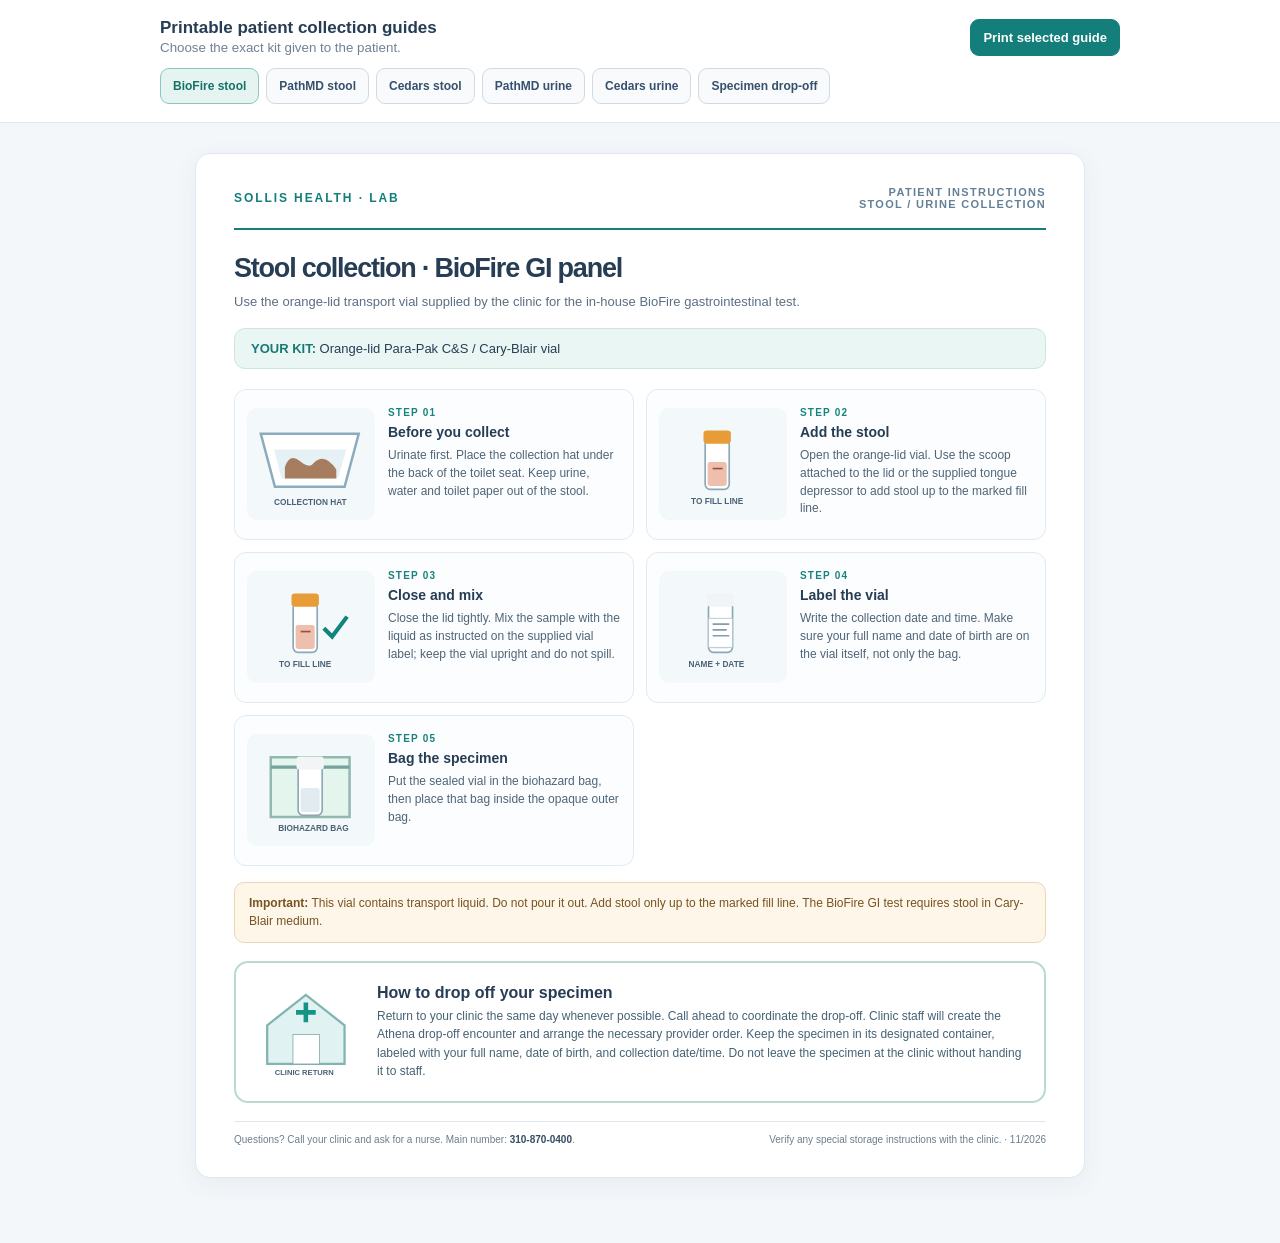
==== collection-handouts.html @ 931cd269 "Add illustrated printable patient stool urine and specimen return guides" ====
<!doctype html>
<html lang="en">
<head>
<meta charset="utf-8">
<meta name="viewport" content="width=device-width,initial-scale=1">
<title>Sollis Lab | Printable Stool & Urine Collection Instructions</title>
<style>
:root{font-family:Inter,-apple-system,BlinkMacSystemFont,"Segoe UI",Arial,sans-serif;color:#263d54;background:#f4f7fa}
*{box-sizing:border-box}body{margin:0}.toolbar{background:#fff;border-bottom:1px solid #e1e8f0;padding:18px max(20px,calc((100vw - 960px)/2));position:sticky;top:0;z-index:2}
.toolbar-main{display:flex;gap:16px;justify-content:space-between;align-items:center;flex-wrap:wrap}.toolbar b{display:block;font-size:17px}.toolbar small{color:#718194}.chooser{display:flex;flex-wrap:wrap;gap:7px;margin-top:12px}.chooser button,.print-button{font-family:inherit;border:1px solid #cfdae5;border-radius:9px;background:#f8fafc;padding:10px 12px;color:#35516c;font-size:12px;font-weight:700;cursor:pointer}
.chooser button[aria-pressed=true]{background:#e5f4f1;color:#167268;border-color:#8ac8bf}.print-button{background:#147e7a;color:white;border-color:#147e7a;font-size:13px}
main{max-width:920px;margin:30px auto;padding:0 15px 35px}.sheet{background:#fff;border:1px solid #e0e7ef;border-radius:15px;box-shadow:0 6px 24px #29354c10;padding:32px 38px}.letterhead{display:flex;justify-content:space-between;gap:15px;align-items:center;border-bottom:2px solid #147f7b;padding-bottom:18px}
.brand{font-size:12px;letter-spacing:.16em;font-weight:850;color:#127e79}.kind{font-size:11px;font-weight:850;text-transform:uppercase;letter-spacing:.12em;color:#648097;text-align:right}
h1{font-size:27px;line-height:1.15;margin:23px 0 8px;letter-spacing:-.045em} .intro{font-size:13px;line-height:1.6;color:#5c6f83;margin:0 0 15px}.kit{background:#eaf6f4;border:1px solid #cbe6e1;border-radius:11px;padding:12px 16px;font-size:13px;margin:14px 0 20px}.kit strong{color:#177a74}
.steps{display:grid;grid-template-columns:1fr 1fr;gap:12px}.step{display:flex;gap:13px;border:1px solid #dfebf2;border-radius:12px;padding:12px;min-height:151px;break-inside:avoid;background:#fcfdff}
.step-picture{width:128px;min-width:128px;height:112px;align-self:center;background:#f3f8fb;border-radius:10px;display:grid;place-items:center}.step-picture svg{width:100%;height:auto;max-height:112px}.step-body{flex:1;min-width:0}.step-no{display:inline-block;color:#17847c;font-size:10px;font-weight:850;letter-spacing:.12em;margin:3px 0 6px}
.step h2{font-size:14px;line-height:1.24;margin:0 0 6px}.step p{font-size:12px;line-height:1.48;margin:0;color:#4f6577}
.warning{background:#fff6ea;color:#775320;border:1px solid #ebd6b6;padding:11px 14px;border-radius:10px;margin:16px 0 0;font-size:12px;line-height:1.55}
.return{margin:18px 0 0;border:2px solid #b8dad5;border-radius:14px;display:flex;gap:15px;padding:16px;align-items:center;break-inside:avoid}.return-picture{width:110px;flex:none}.return-picture svg{width:100%}.return h2{font-size:16px;margin:0 0 5px}.return p{font-size:12px;line-height:1.55;color:#456274;margin:0}
.footer{border-top:1px solid #e2e8ee;margin-top:18px;padding-top:12px;display:flex;justify-content:space-between;align-items:center;gap:14px;color:#6c7e8d;font-size:10px}.footer strong{color:#334c62}
@media(max-width:720px){.sheet{padding:20px}.steps{grid-template-columns:1fr}.step-picture{width:115px;min-width:115px}.toolbar{position:static}.footer{flex-direction:column;align-items:flex-start}}
@page{size:letter;margin:.45in}
@media print{html,body{background:#fff!important;-webkit-print-color-adjust:exact;print-color-adjust:exact}.toolbar{display:none!important}main{padding:0;margin:0;max-width:none}.sheet{border:0;box-shadow:none;border-radius:0;padding:0}.letterhead{padding-bottom:10px}h1{font-size:23px;margin:14px 0 6px}.intro{font-size:11px;margin-bottom:10px}.kit{margin:8px 0 12px;padding:8px 11px;font-size:11px}.steps{gap:9px}.step{padding:9px;min-height:126px}.step-picture{min-width:100px;width:100px;height:92px}.step-picture svg{max-height:92px}.step h2{font-size:12px;margin-bottom:5px}.step p{font-size:10px;line-height:1.35}.step-no{margin:2px 0 4px;font-size:9px}.warning{margin-top:12px;padding:8px 11px;font-size:10px}.return{margin-top:11px;padding:10px}.return-picture{width:80px}.return h2{font-size:13px}.return p{font-size:10px}.footer{margin-top:10px;padding-top:8px}}
</style>
</head>
<body>
<div class="toolbar">
  <div class="toolbar-main"><div><b>Printable patient collection guides</b><small>Choose the exact kit given to the patient.</small></div><button id="print" class="print-button" type="button">Print selected guide</button></div>
  <nav class="chooser" id="chooser" aria-label="Choose patient handout"></nav>
</div>
<main id="content"></main>
<script>
(function(){
"use strict";
const guides=[
{id:"biofire-stool",short:"BioFire stool",title:"Stool collection · BioFire GI panel",kit:"Orange-lid Para-Pak C&S / Cary-Blair vial",intro:"Use the orange-lid transport vial supplied by the clinic for the in-house BioFire gastrointestinal test.",warning:"This vial contains transport liquid. Do not pour it out. Add stool only up to the marked fill line. The BioFire GI test requires stool in Cary-Blair medium.",steps:[
["Before you collect","Urinate first. Place the collection hat under the back of the toilet seat. Keep urine, water and toilet paper out of the stool.","hat"],
["Add the stool","Open the orange-lid vial. Use the scoop attached to the lid or the supplied tongue depressor to add stool up to the marked fill line.","orange"],
["Close and mix","Close the lid tightly. Mix the sample with the liquid as instructed on the supplied vial label; keep the vial upright and do not spill.","orange-seal"],
["Label the vial","Write the collection date and time. Make sure your full name and date of birth are on the vial itself, not only the bag.","label"],
["Bag the specimen","Put the sealed vial in the biohazard bag, then place that bag inside the opaque outer bag.","bag"]
]},
{id:"pathmd-stool",short:"PathMD stool",title:"Stool collection · PathMD GI panel",kit:"PathMD white-top transport tube + thick swab",intro:"Use the white-top PathMD transport tube and the thick swab provided with your kit. This is not a BioFire Para-Pak collection.",warning:"Keep any liquid already inside the tube. Do not pour it out. Do not use a urine pipette. Use the correct PathMD kit for the test ordered.",steps:[
["Collect stool in the hat","Urinate first. Collect stool in the clean collection hat without mixing it with toilet water, urine or paper.","hat"],
["Collect with the thick swab","Open the swab without touching the tip. Pick up a visible amount of stool on the swab tip.","stool-swab"],
["Place swab into white-top tube","Put the stool-coated swab into the PathMD white-top tube, following the kit's break-point directions if applicable. Close securely.","white-tube"],
["Label the tube","Add your full name, date of birth, specimen source, and the date and time you collected it. Do not cover any barcode.","label"],
["Double bag","Put the sealed tube in its biohazard bag, then inside the supplied opaque bag. Do not include the collection hat.","bag"]
]},
{id:"cedars-stool",short:"Cedars stool",title:"Stool collection · Cedars",kit:"The specific Cedars stool vials supplied for your ordered test",intro:"Cedars uses different stool containers for different orders. Follow the labels and the clinic's markings on the specific vials you received.",warning:"Some vials contain different preservatives. Never mix liquids between containers, pour the preservative out or assume all tests need all three vials. Contact the clinic if you are unsure which vials to fill.",steps:[
["Prepare collection hat","Urinate first, then collect stool in the hat. Do not let urine, toilet water or toilet paper touch the specimen.","hat"],
["Check the selected vials","Use only the Cedars stool containers the clinic instructed you to fill. A kit may include more than one vial or an unpreserved cup.","vials"],
["Add stool to marked line","Use the scoop in each lid or the supplied tongue depressor. Follow each specific vial's fill marking; do not overfill.","vials-fill"],
["Seal and label each vial","Close every filled vial tightly. Put your name, date of birth, collection date and time on each container.","label"],
["Bag all requested containers","Place closed containers together in the provided biohazard bag, then inside the opaque outer bag.","bag"]
]},
{id:"pathmd-urine",short:"PathMD urine",title:"Urine collection · PathMD UTI panel",kit:"Sterile urine cup + thick swab + PathMD white-top tube",intro:"For the PathMD urinary pathogen panel, use a clean-catch urine specimen if your clinic instructed that method. Then use the thick swab and white-top transport tube.",warning:"For this PathMD white-top swab workflow, do not use the old HealthTrackRx-style urine pipette. Other PathMD tests may require a different specimen source, so follow the order-specific instructions.",steps:[
["Clean before collecting","Wash hands. Clean around the urethral opening with the supplied wipes. Put used wipes in the trash, not the toilet.","wipe"],
["Collect urine","Start urinating into the toilet, then collect urine in the sterile cup without touching the rim or inside. Your clinic may instruct first-catch urine for other orders.","urine"],
["Mix using the thick swab","Put the thick swab tip into urine in the cup and stir 10 times. Do not use a transfer pipette for the white-top swab workflow.","mix"],
["Place in white-top tube","Put the urine-exposed swab into the PathMD white-top tube and seal it. Leave the tube's transport medium in place.","white-tube"],
["Label and bag","Label the tube with your name, date of birth, specimen source, date and time. Seal it in the biohazard bag, then the opaque bag.","bag"]
]},
{id:"cedars-urine",short:"Cedars urine",title:"Urine collection · Cedars",kit:"Sterile cup and any clinic-issued Cedars test-specific transfer tubes",intro:"Collect using the method specified for your test. Clean-catch and first-catch urine are not interchangeable, so verify the clinic's instructions.",warning:"Some Cedars urine transfer cups and straws contain a concealed needle. Use these only if the clinic has instructed and trained you. Never reach into the transfer port or remove internal needle components. Different tests require different tubes and fill amounts.",steps:[
["Clean and collect","Wash hands, clean with the supplied wipes, and collect urine into the sterile cup using the collection method your clinic specified.","wipe"],
["Avoid touching inside","Do not touch the cup interior or inside of the cap. Close the cup securely as soon as you finish collecting.","urine"],
["Use only assigned tubes","If staff trained you to use the integrated transfer lid or straw, keep the cup upright and insert each assigned tube stopper into the protected port until filling stops.","transfer"],
["Check the fill and labels","Fill the exact tubes listed for your order, following their required marks. Label each tube with your name, date of birth and collection date/time.","label"],
["Package for return","Seal each tube in the biohazard bag and then the opaque bag. Call the clinic if transfer or collection was difficult.","bag"]
]},
{id:"dropoff",short:"Specimen drop-off",title:"Returning your stool or urine specimen",kit:"Sealed and labeled collection container + biohazard bag + opaque bag",intro:"These instructions apply after you collect your stool or urine using the kit selected by the clinic.",warning:"Specimen acceptance, preservation and storage times depend on the test and container. Do not assume an overnight or room-temperature hold is acceptable. Call the clinic for instructions if you cannot return it the same day.",steps:[
["Check the label","Confirm your full name, date of birth, and collection date/time are on each specimen container.","label"],
["Check the cap","Make sure the collection tube or vial is tightly sealed. Keep transport liquid in place.","white-tube"],
["Bag the specimen","Put the container in the biohazard bag, then inside an opaque outer bag. Keep paperwork outside any leak-prone specimen compartment.","bag"],
["Return promptly","Call the clinic to coordinate a drop-off and bring the specimen the same day when possible. Do not leave it unattended.","clinic"],
["Hand it to clinic staff","Tell staff the collection date/time and whether the container was refrigerated. Staff will arrange the Athena drop-off encounter and appropriate order.","handoff"]
]}
];
function picture(kind){
const txt=(x,y,s,n=10,color="#4b6275")=>'<text x="'+x+'" y="'+y+'" font-family="Arial,sans-serif" font-size="'+n+'" font-weight="700" fill="'+color+'">'+s+'</text>';
const cup='<rect x="36" y="34" width="70" height="61" rx="7" fill="#fff" stroke="#93aabe" stroke-width="3"/><path d="M31 30h80" stroke="#90a9bc" stroke-width="7" stroke-linecap="round"/>';
const vial=(x,color,fill)=>'<rect x="'+x+'" y="38" width="29" height="60" rx="6" fill="#fff" stroke="#8da7b6" stroke-width="2"/><rect x="'+(x-2)+'" y="27" width="33" height="16" rx="4" fill="'+color+'"/>'+(fill?'<rect x="'+(x+3)+'" y="65" width="23" height="29" rx="3" fill="'+fill+'" opacity=".7"/>':'');
let b='';
switch(kind){
case 'hat':b='<path d="M12 31h118l-17 64H29z" fill="#fff" stroke="#8cabbc" stroke-width="3"/><path d="M28 50h87l-10 35H37z" fill="#e6f1f5"/><path d="M41 71q6-17 18-7t17 2q13-13 27 8v11H41z" fill="#a77d5f"/>'+txt(28,117,'COLLECTION HAT');break;
case 'orange':case 'orange-seal':b=vial(51,"#e89c37","#e8a48c")+'<path d="M60 73h12" stroke="#9c4e3c" stroke-width="2"/>'+txt(34,116,'TO FILL LINE');if(kind==='orange-seal')b+='<path d="m88 69 10 10 18-24" stroke="#0f857c" stroke-width="5" fill="none"/>';break;
case 'stool-swab':b=cup+'<path d="m44 15 59 62" stroke="#a88d6c" stroke-width="5" stroke-linecap="round"/><ellipse cx="102" cy="78" rx="8" ry="12" fill="#a47a59" stroke="#815d43" stroke-width="2" transform="rotate(-42 102 78)"/>'+txt(30,116,'THICK SWAB');break;
case 'white-tube':b=vial(53,"#f5f7fa","#d6e8e6")+'<path d="M67 12v66" stroke="#a28d72" stroke-width="4"/><ellipse cx="67" cy="78" rx="6" ry="9" fill="#ad8771"/>'+txt(22,116,'WHITE-TOP TUBE');break;
case 'vials':case 'vials-fill':b=vial(17,"#f1c95d","#eee5ad")+vial(55,"#e7b1c8","#efccdb")+vial(93,"#eff4f7","#eaf2f5");if(kind==='vials-fill')b+='<path d="M18 78h102" stroke="#c17e66" stroke-width="2" stroke-dasharray="4 4"/>';break;
case 'wipe':b='<rect x="29" y="30" width="85" height="69" rx="9" fill="#fff" stroke="#9bb8bf" stroke-width="3"/><path d="m37 75 26-27 28 26 17-18" stroke="#83beb7" stroke-width="6" fill="none"/>'+txt(38,116,'CLEANSE');break;
case 'urine':b=cup+'<path d="M40 65h62v24H40z" fill="#e6be63" opacity=".75"/>'+txt(24,116,'STERILE CUP');break;
case 'mix':b=cup+'<path d="m56 12 25 64" stroke="#997f64" stroke-width="5"/><ellipse cx="81" cy="75" rx="6" ry="7" fill="#f4f4eb" stroke="#9ab4ba"/><path d="M111 55q21 18 0 38" stroke="#138a80" stroke-width="3" fill="none"/>'+txt(105,45,'×10',13,"#138a80");break;
case 'transfer':b=cup+'<rect x="62" y="27" width="20" height="65" rx="5" fill="#fff" stroke="#94abb5" stroke-width="2"/><rect x="58" y="20" width="28" height="13" rx="3" fill="#99969a"/><path d="M28 15l14 15" stroke="#d69b50" stroke-width="5"/>'+txt(20,116,'PROTECTED PORT');break;
case 'label':b=vial(55,"#f1f4f7","#e0eef0")+'<rect x="55" y="57" width="29" height="35" fill="#fff" stroke="#afc2cc"/><path d="M60 64h20m-20 7h17m-17 7h20" stroke="#859caa" stroke-width="2"/>'+txt(31,116,'NAME + DATE');break;
case 'bag':b='<path d="M24 28h95v72H24z" fill="#e4f5ed" stroke="#93b7b1" stroke-width="3"/><path d="M24 40h95" stroke="#75a39d" stroke-width="4"/>'+vial(57,"#f2f4f6","#d6e3e8")+txt(33,117,'BIOHAZARD BAG');break;
case 'clinic':b='<path d="M20 61 71 21l51 40v51H20z" fill="#e0f2f1" stroke="#82b5b2" stroke-width="3"/><rect x="54" y="73" width="35" height="39" fill="#fff" stroke="#79a6a4"/><path d="M71 31v26m-13-13h26" stroke="#159486" stroke-width="6"/>'+txt(30,127,'CLINIC RETURN');break;
case 'handoff':b='<rect x="24" y="51" width="38" height="47" rx="5" fill="#e1f4f1" stroke="#93b6b1"/><rect x="79" y="51" width="38" height="47" rx="5" fill="#e1f4f1" stroke="#93b6b1"/><path d="M62 72h17" stroke="#19847c" stroke-width="4"/><path d="m72 63 9 9-9 9" stroke="#19847c" stroke-width="3" fill="none"/>'+txt(22,118,'HAND TO STAFF');break;
}
return '<svg viewBox="0 0 145 135" aria-hidden="true" xmlns="http://www.w3.org/2000/svg">'+b+'</svg>';
}
const params=new URLSearchParams(location.search);
let chosen=guides.find(g=>g.id===params.get("guide"))||guides[0];
const choice=document.getElementById("chooser"),content=document.getElementById("content");
function draw(){
 choice.innerHTML=guides.map(g=>'<button type="button" data-guide="'+g.id+'" aria-pressed="'+(g.id===chosen.id)+'">'+g.short+'</button>').join('');
 const steps=chosen.steps.map((s,i)=>'<article class="step"><div class="step-picture">'+picture(s[2])+'</div><div class="step-body"><span class="step-no">STEP '+String(i+1).padStart(2,"0")+'</span><h2>'+s[0]+'</h2><p>'+s[1]+'</p></div></article>').join('');
 const drop=chosen.id==="dropoff"?"Call your clinic to coordinate drop-off. Clinic staff will create the Athena drop-off encounter and confirm a new provider order.":
  "Return to your clinic the same day whenever possible. Call ahead to coordinate the drop-off. Clinic staff will create the Athena drop-off encounter and arrange the necessary provider order.";
 content.innerHTML='<article class="sheet"><header class="letterhead"><div class="brand">SOLLIS HEALTH · LAB</div><div class="kind">PATIENT INSTRUCTIONS<br>STOOL / URINE COLLECTION</div></header>'+
  '<h1>'+chosen.title+'</h1><p class="intro">'+chosen.intro+'</p><div class="kit"><strong>YOUR KIT:</strong> '+chosen.kit+'</div>'+
  '<section class="steps" aria-label="Collection instructions">'+steps+'</section>'+
  '<div class="warning"><strong>Important:</strong> '+chosen.warning+'</div>'+
  '<aside class="return"><div class="return-picture">'+picture("clinic")+'</div><div><h2>How to drop off your specimen</h2><p>'+drop+' Keep the specimen in its designated container, labeled with your full name, date of birth, and collection date/time. Do not leave the specimen at the clinic without handing it to staff.</p></div></aside>'+
  '<footer class="footer"><span>Questions? Call your clinic and ask for a nurse. Main number: <strong>310-870-0400</strong>.</span><span>Verify any special storage instructions with the clinic. · 11/2026</span></footer></article>';
 document.title='Sollis Patient Instructions | '+chosen.short;
}
choice.addEventListener('click',function(e){const button=e.target.closest('[data-guide]');if(!button)return;const selected=guides.find(g=>g.id===button.dataset.guide);if(!selected)return;chosen=selected;history.replaceState(null,'','?guide='+encodeURIComponent(chosen.id));draw();});
document.getElementById('print').addEventListener('click',()=>window.print());
draw();
})();
</script>
</body>
</html>
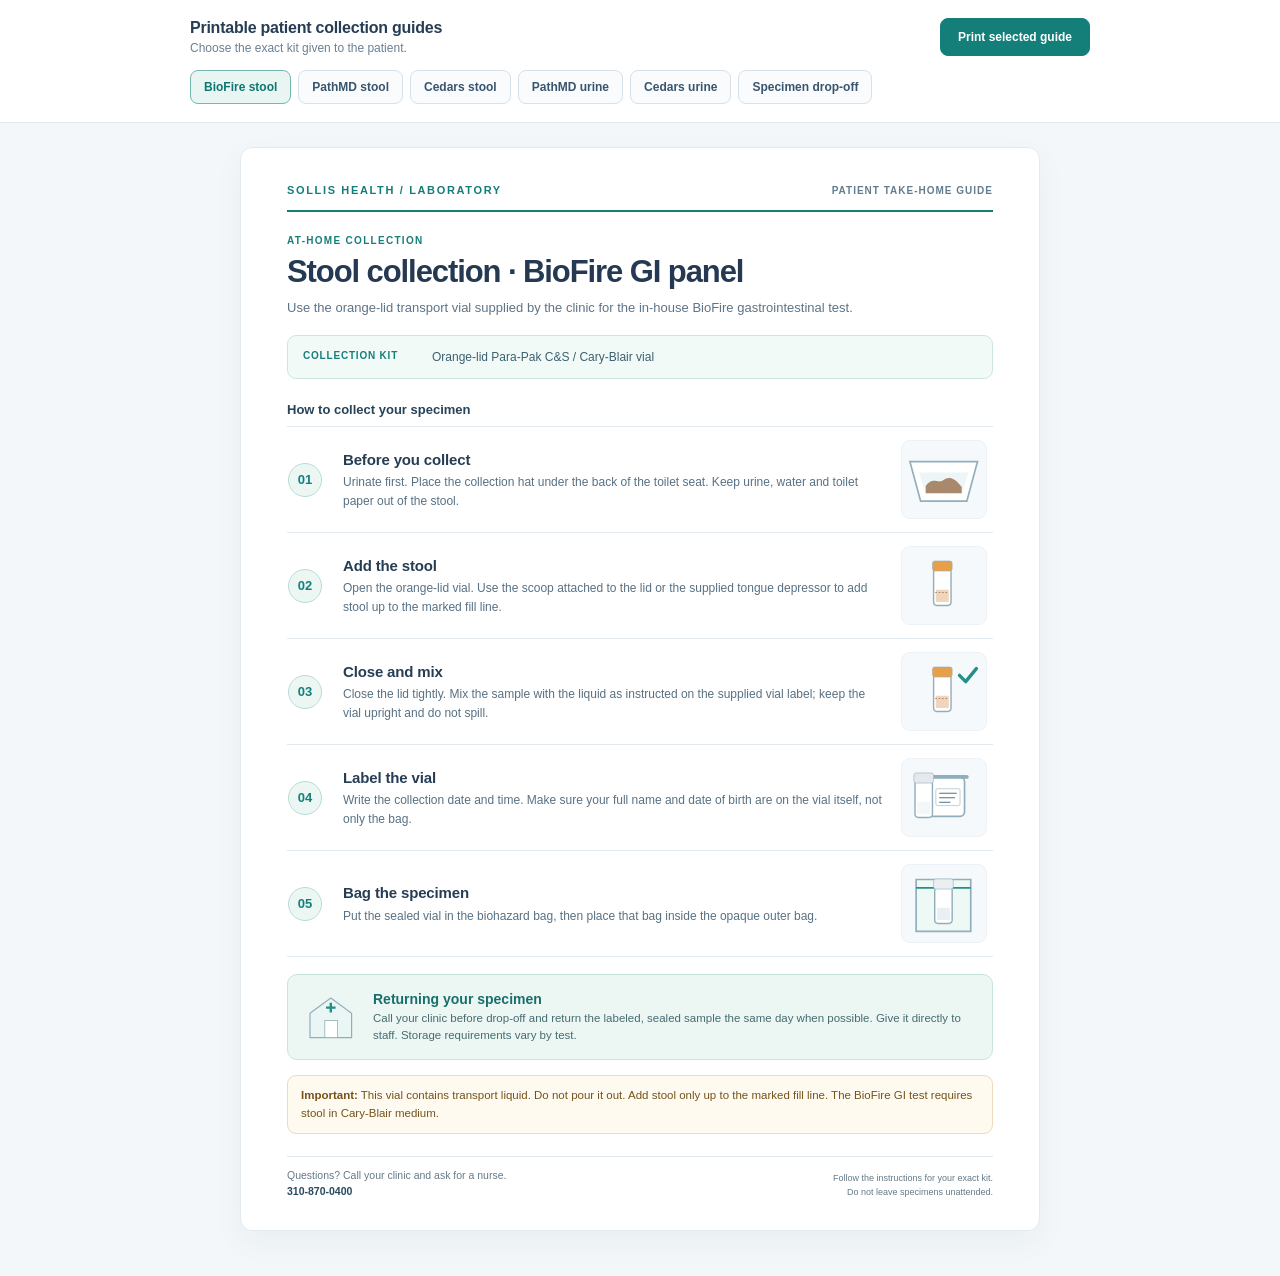
==== commit 64b0ab35: "Redesign printable collection guides as clean single-column patient handouts with a four-step drop-o" ====
--- a/collection-handouts.html
+++ b/collection-handouts.html
@@ -5,22 +5,90 @@
 <meta name="viewport" content="width=device-width,initial-scale=1">
 <title>Sollis Lab | Printable Stool & Urine Collection Instructions</title>
 <style>
-:root{font-family:Inter,-apple-system,BlinkMacSystemFont,"Segoe UI",Arial,sans-serif;color:#263d54;background:#f4f7fa}
-*{box-sizing:border-box}body{margin:0}.toolbar{background:#fff;border-bottom:1px solid #e1e8f0;padding:18px max(20px,calc((100vw - 960px)/2));position:sticky;top:0;z-index:2}
-.toolbar-main{display:flex;gap:16px;justify-content:space-between;align-items:center;flex-wrap:wrap}.toolbar b{display:block;font-size:17px}.toolbar small{color:#718194}.chooser{display:flex;flex-wrap:wrap;gap:7px;margin-top:12px}.chooser button,.print-button{font-family:inherit;border:1px solid #cfdae5;border-radius:9px;background:#f8fafc;padding:10px 12px;color:#35516c;font-size:12px;font-weight:700;cursor:pointer}
-.chooser button[aria-pressed=true]{background:#e5f4f1;color:#167268;border-color:#8ac8bf}.print-button{background:#147e7a;color:white;border-color:#147e7a;font-size:13px}
-main{max-width:920px;margin:30px auto;padding:0 15px 35px}.sheet{background:#fff;border:1px solid #e0e7ef;border-radius:15px;box-shadow:0 6px 24px #29354c10;padding:32px 38px}.letterhead{display:flex;justify-content:space-between;gap:15px;align-items:center;border-bottom:2px solid #147f7b;padding-bottom:18px}
-.brand{font-size:12px;letter-spacing:.16em;font-weight:850;color:#127e79}.kind{font-size:11px;font-weight:850;text-transform:uppercase;letter-spacing:.12em;color:#648097;text-align:right}
-h1{font-size:27px;line-height:1.15;margin:23px 0 8px;letter-spacing:-.045em} .intro{font-size:13px;line-height:1.6;color:#5c6f83;margin:0 0 15px}.kit{background:#eaf6f4;border:1px solid #cbe6e1;border-radius:11px;padding:12px 16px;font-size:13px;margin:14px 0 20px}.kit strong{color:#177a74}
-.steps{display:grid;grid-template-columns:1fr 1fr;gap:12px}.step{display:flex;gap:13px;border:1px solid #dfebf2;border-radius:12px;padding:12px;min-height:151px;break-inside:avoid;background:#fcfdff}
-.step-picture{width:128px;min-width:128px;height:112px;align-self:center;background:#f3f8fb;border-radius:10px;display:grid;place-items:center}.step-picture svg{width:100%;height:auto;max-height:112px}.step-body{flex:1;min-width:0}.step-no{display:inline-block;color:#17847c;font-size:10px;font-weight:850;letter-spacing:.12em;margin:3px 0 6px}
-.step h2{font-size:14px;line-height:1.24;margin:0 0 6px}.step p{font-size:12px;line-height:1.48;margin:0;color:#4f6577}
-.warning{background:#fff6ea;color:#775320;border:1px solid #ebd6b6;padding:11px 14px;border-radius:10px;margin:16px 0 0;font-size:12px;line-height:1.55}
-.return{margin:18px 0 0;border:2px solid #b8dad5;border-radius:14px;display:flex;gap:15px;padding:16px;align-items:center;break-inside:avoid}.return-picture{width:110px;flex:none}.return-picture svg{width:100%}.return h2{font-size:16px;margin:0 0 5px}.return p{font-size:12px;line-height:1.55;color:#456274;margin:0}
-.footer{border-top:1px solid #e2e8ee;margin-top:18px;padding-top:12px;display:flex;justify-content:space-between;align-items:center;gap:14px;color:#6c7e8d;font-size:10px}.footer strong{color:#334c62}
-@media(max-width:720px){.sheet{padding:20px}.steps{grid-template-columns:1fr}.step-picture{width:115px;min-width:115px}.toolbar{position:static}.footer{flex-direction:column;align-items:flex-start}}
-@page{size:letter;margin:.45in}
-@media print{html,body{background:#fff!important;-webkit-print-color-adjust:exact;print-color-adjust:exact}.toolbar{display:none!important}main{padding:0;margin:0;max-width:none}.sheet{border:0;box-shadow:none;border-radius:0;padding:0}.letterhead{padding-bottom:10px}h1{font-size:23px;margin:14px 0 6px}.intro{font-size:11px;margin-bottom:10px}.kit{margin:8px 0 12px;padding:8px 11px;font-size:11px}.steps{gap:9px}.step{padding:9px;min-height:126px}.step-picture{min-width:100px;width:100px;height:92px}.step-picture svg{max-height:92px}.step h2{font-size:12px;margin-bottom:5px}.step p{font-size:10px;line-height:1.35}.step-no{margin:2px 0 4px;font-size:9px}.warning{margin-top:12px;padding:8px 11px;font-size:10px}.return{margin-top:11px;padding:10px}.return-picture{width:80px}.return h2{font-size:13px}.return p{font-size:10px}.footer{margin-top:10px;padding-top:8px}}
+
+:root{font-family:Inter,-apple-system,BlinkMacSystemFont,"Segoe UI",Arial,sans-serif;color:#263d54;background:#f3f7f9}
+*{box-sizing:border-box}
+body{margin:0}
+.toolbar{position:relative;z-index:2;background:#fff;border-bottom:1px solid #e2eaf0;padding:18px max(22px,calc((100vw - 900px)/2))}
+.toolbar-main{display:flex;gap:15px;justify-content:space-between;align-items:center;flex-wrap:wrap}
+.toolbar b{display:block;font-size:16px;letter-spacing:-.015em}
+.toolbar small{display:block;color:#6b8092;font-size:12px;margin-top:4px}
+.chooser{display:flex;gap:7px;flex-wrap:wrap;margin-top:14px}
+.chooser button,.print-button{font:inherit;font-size:12px;font-weight:720;cursor:pointer;border-radius:8px;transition:background .15s,border-color .15s}
+.chooser button{background:#f9fbfd;color:#39556e;border:1px solid #d6e1e9;padding:9px 13px}
+.chooser button[aria-pressed=true]{background:#e8f5f2;border-color:#75b7ae;color:#0f7770}
+.chooser button:hover{background:#edf5f7}
+.chooser button:focus-visible,.print-button:focus-visible{outline:3px solid #81c7c0;outline-offset:2px}
+.print-button{border:1px solid #147e79;background:#147e79;color:#fff;padding:11px 17px}
+.print-button:hover{background:#096d68}
+main{width:min(100% - 32px,800px);margin:24px auto 45px}
+.sheet{background:#fff;padding:36px 46px 31px;border:1px solid #e2eaf0;border-radius:12px;box-shadow:0 12px 32px #1a38500b}
+.letterhead{display:flex;justify-content:space-between;gap:12px;align-items:center;padding-bottom:14px;border-bottom:2px solid #167d78}
+.brand{font-size:11px;font-weight:850;letter-spacing:.15em;color:#147c79}
+.kind{font-size:10px;text-align:right;letter-spacing:.1em;font-weight:850;color:#637d8e}
+.section-kicker{font-size:10px;letter-spacing:.13em;color:#177e78;font-weight:850;margin-top:23px;text-transform:uppercase}
+h1{font-size:clamp(24px,3vw,31px);line-height:1.15;letter-spacing:-.035em;color:#253a52;margin:8px 0}
+.intro{font-size:13px;line-height:1.55;color:#5e7487;margin:0 0 17px}
+.kit{display:flex;align-items:flex-start;gap:13px;padding:12px 15px;border:1px solid #cde5e1;background:#f2faf8;border-radius:9px;font-size:12px;line-height:1.55;color:#3b6170;margin-bottom:23px}
+.kit strong{flex:0 0 116px;font-size:10px;letter-spacing:.08em;color:#187e79}
+.steps-title{font-size:13px;color:#274357;font-weight:850;margin:0 0 9px}
+.steps{display:flex;flex-direction:column;border-top:1px solid #e0eaf0}
+.step{display:grid;grid-template-columns:38px minmax(0,1fr) 86px;align-items:center;gap:17px;padding:13px 6px 13px 1px;border-bottom:1px solid #e2eaf0;break-inside:avoid;page-break-inside:avoid;min-height:101px}
+.step-no{display:grid;place-items:center;width:34px;height:34px;border-radius:50%;border:1px solid #b7ddd7;color:#13807a;background:#ecf7f4;font-size:13px;font-weight:850}
+.step-body h2{font-size:15px;margin:0 0 4px;color:#263d54;line-height:1.3;letter-spacing:-.01em}
+.step-body p{font-size:12px;line-height:1.52;margin:0;color:#587183}
+.step-picture{height:79px;width:86px;display:grid;place-items:center;background:#f5f9fb;border:1px solid #edf2f6;border-radius:9px}
+.step-picture svg{width:84px;height:76px;display:block}
+.return{display:flex;align-items:center;gap:13px;margin:17px 0 0;background:#ecf7f4;border:1px solid #c8e4de;border-radius:10px;padding:13px 14px;break-inside:avoid;page-break-inside:avoid}
+.return-picture{width:58px;flex:0 0 58px}
+.return-picture svg{display:block;width:58px;height:58px}
+.return h2{font-size:14px;color:#176f69;margin:0 0 3px}
+.return p{font-size:11.5px;line-height:1.48;color:#466b70;margin:0}
+.warning{margin-top:15px;padding:11px 13px;border-radius:9px;background:#fffaef;border:1px solid #eddcba;color:#73531c;font-size:11.5px;line-height:1.5;break-inside:avoid}
+.warning strong{color:#77501a}
+.footer{display:flex;justify-content:space-between;gap:16px;align-items:flex-end;border-top:1px solid #dfe8ee;margin-top:22px;padding-top:11px;font-size:10.5px;line-height:1.5;color:#647a89}
+.footer strong{color:#29495c}
+.footer .footer-meta{text-align:right;font-size:9px}
+@media(max-width:640px){
+ .sheet{padding:24px 20px}
+ .toolbar{padding:16px}
+ .step{grid-template-columns:32px minmax(0,1fr) 70px;gap:10px}
+ .step-picture{width:70px;height:68px}
+ .step-picture svg{width:68px;height:65px}
+ .step-body h2{font-size:13px}
+ .step-body p{font-size:11px}
+ .kit{display:block}
+ .kit strong{display:block;margin-bottom:3px}
+ .footer{align-items:flex-start;flex-direction:column}
+ .footer .footer-meta{text-align:left}
+}
+@page{size:letter;margin:.5in}
+@media print{
+ html,body{background:#fff!important;color:#1d3046!important;print-color-adjust:exact;-webkit-print-color-adjust:exact}
+ .toolbar{display:none!important}
+ main{width:100%;max-width:none;margin:0;padding:0}
+ .sheet{border:0;border-radius:0;box-shadow:none;padding:0}
+ .letterhead{padding-bottom:9px}
+ .section-kicker{margin-top:13px;font-size:9px}
+ h1{font-size:23px;margin:6px 0 5px}
+ .intro{font-size:11px;line-height:1.4;margin:0 0 9px}
+ .kit{margin-bottom:12px;padding:8px 10px;font-size:10px}
+ .steps-title{font-size:11px;margin-bottom:4px}
+ .step{grid-template-columns:27px minmax(0,1fr) 70px;gap:9px;padding:8px 4px 8px 0;min-height:74px}
+ .step-no{width:26px;height:26px;font-size:10px}
+ .step-body h2{font-size:11.7px;line-height:1.25;margin:0 0 2px}
+ .step-body p{font-size:9.6px;line-height:1.4}
+ .step-picture{width:66px;height:62px}
+ .step-picture svg{width:66px;height:61px}
+ .return{margin:12px 0 0;padding:9px 11px;gap:10px}
+ .return-picture,.return-picture svg{width:46px;height:46px;flex-basis:46px}
+ .return h2{font-size:11px}
+ .return p{font-size:9.5px}
+ .warning{margin-top:10px;padding:8px 10px;font-size:9.5px}
+ .footer{margin-top:14px;padding-top:8px;font-size:9px}
+ .footer .footer-meta{font-size:8px}
+}
+
 </style>
 </head>
 <body>
@@ -68,50 +136,58 @@
 ["Check the fill and labels","Fill the exact tubes listed for your order, following their required marks. Label each tube with your name, date of birth and collection date/time.","label"],
 ["Package for return","Seal each tube in the biohazard bag and then the opaque bag. Call the clinic if transfer or collection was difficult.","bag"]
 ]},
-{id:"dropoff",short:"Specimen drop-off",title:"Returning your stool or urine specimen",kit:"Sealed and labeled collection container + biohazard bag + opaque bag",intro:"These instructions apply after you collect your stool or urine using the kit selected by the clinic.",warning:"Specimen acceptance, preservation and storage times depend on the test and container. Do not assume an overnight or room-temperature hold is acceptable. Call the clinic for instructions if you cannot return it the same day.",steps:[
-["Check the label","Confirm your full name, date of birth, and collection date/time are on each specimen container.","label"],
-["Check the cap","Make sure the collection tube or vial is tightly sealed. Keep transport liquid in place.","white-tube"],
-["Bag the specimen","Put the container in the biohazard bag, then inside an opaque outer bag. Keep paperwork outside any leak-prone specimen compartment.","bag"],
-["Return promptly","Call the clinic to coordinate a drop-off and bring the specimen the same day when possible. Do not leave it unattended.","clinic"],
-["Hand it to clinic staff","Tell staff the collection date/time and whether the container was refrigerated. Staff will arrange the Athena drop-off encounter and appropriate order.","handoff"]
+{id:"dropoff",short:"Specimen drop-off",title:"Returning your stool or urine specimen",kit:"Sealed specimen container, biohazard bag and opaque outer bag",intro:"Before bringing a specimen to the clinic, complete these four checks. Follow the collection guide for your specific test and container.",warning:"Storage and time limits depend on the test. If you cannot return your sample the same day, call the clinic first for exact instructions. Do not assume room-temperature or overnight storage is acceptable.",steps:[
+["Check the specimen label","Make sure each container has your full name, date of birth, and collection date and time. Use the label the clinic provided.","label"],
+["Seal and double-bag","Tighten each cap. Keep any preservative liquid in its container. Place the sealed specimen in its biohazard bag and then the opaque bag.","bag"],
+["Call the clinic before coming","Coordinate your drop-off and confirm any storage instructions. Bring the specimen the same day whenever possible.","call"],
+["Give it directly to staff","Hand the bag to a clinic team member. Tell them when you collected the sample and how it was stored. Do not leave it unattended.","handoff"]
 ]}
 ];
 function picture(kind){
-const txt=(x,y,s,n=10,color="#4b6275")=>'<text x="'+x+'" y="'+y+'" font-family="Arial,sans-serif" font-size="'+n+'" font-weight="700" fill="'+color+'">'+s+'</text>';
-const cup='<rect x="36" y="34" width="70" height="61" rx="7" fill="#fff" stroke="#93aabe" stroke-width="3"/><path d="M31 30h80" stroke="#90a9bc" stroke-width="7" stroke-linecap="round"/>';
-const vial=(x,color,fill)=>'<rect x="'+x+'" y="38" width="29" height="60" rx="6" fill="#fff" stroke="#8da7b6" stroke-width="2"/><rect x="'+(x-2)+'" y="27" width="33" height="16" rx="4" fill="'+color+'"/>'+(fill?'<rect x="'+(x+3)+'" y="65" width="23" height="29" rx="3" fill="'+fill+'" opacity=".7"/>':'');
-let b='';
+const steel='#91aebc',teal='#258e87',ink='#547183';
+const cup='<rect x="35" y="31" width="74" height="69" rx="8" fill="#fff" stroke="'+steel+'" stroke-width="3"/><path d="M31 30h82" stroke="'+steel+'" stroke-width="7" stroke-linecap="round"/>';
+const vial=(x,col,fill)=>'<rect x="'+x+'" y="37" width="31" height="65" rx="6" fill="#fff" stroke="'+steel+'" stroke-width="2.5"/><rect x="'+(x-2)+'" y="23" width="35" height="18" rx="4" fill="'+col+'" stroke="'+steel+'" stroke-width="1"/><rect x="'+(x+4)+'" y="74" width="23" height="22" rx="2" fill="'+fill+'" opacity=".7"/>';
+const check='<path d="m100 38 11 11 19-23" stroke="'+teal+'" stroke-width="6" stroke-linecap="round" stroke-linejoin="round" fill="none"/>';
+let art='';
 switch(kind){
-case 'hat':b='<path d="M12 31h118l-17 64H29z" fill="#fff" stroke="#8cabbc" stroke-width="3"/><path d="M28 50h87l-10 35H37z" fill="#e6f1f5"/><path d="M41 71q6-17 18-7t17 2q13-13 27 8v11H41z" fill="#a77d5f"/>'+txt(28,117,'COLLECTION HAT');break;
-case 'orange':case 'orange-seal':b=vial(51,"#e89c37","#e8a48c")+'<path d="M60 73h12" stroke="#9c4e3c" stroke-width="2"/>'+txt(34,116,'TO FILL LINE');if(kind==='orange-seal')b+='<path d="m88 69 10 10 18-24" stroke="#0f857c" stroke-width="5" fill="none"/>';break;
-case 'stool-swab':b=cup+'<path d="m44 15 59 62" stroke="#a88d6c" stroke-width="5" stroke-linecap="round"/><ellipse cx="102" cy="78" rx="8" ry="12" fill="#a47a59" stroke="#815d43" stroke-width="2" transform="rotate(-42 102 78)"/>'+txt(30,116,'THICK SWAB');break;
-case 'white-tube':b=vial(53,"#f5f7fa","#d6e8e6")+'<path d="M67 12v66" stroke="#a28d72" stroke-width="4"/><ellipse cx="67" cy="78" rx="6" ry="9" fill="#ad8771"/>'+txt(22,116,'WHITE-TOP TUBE');break;
-case 'vials':case 'vials-fill':b=vial(17,"#f1c95d","#eee5ad")+vial(55,"#e7b1c8","#efccdb")+vial(93,"#eff4f7","#eaf2f5");if(kind==='vials-fill')b+='<path d="M18 78h102" stroke="#c17e66" stroke-width="2" stroke-dasharray="4 4"/>';break;
-case 'wipe':b='<rect x="29" y="30" width="85" height="69" rx="9" fill="#fff" stroke="#9bb8bf" stroke-width="3"/><path d="m37 75 26-27 28 26 17-18" stroke="#83beb7" stroke-width="6" fill="none"/>'+txt(38,116,'CLEANSE');break;
-case 'urine':b=cup+'<path d="M40 65h62v24H40z" fill="#e6be63" opacity=".75"/>'+txt(24,116,'STERILE CUP');break;
-case 'mix':b=cup+'<path d="m56 12 25 64" stroke="#997f64" stroke-width="5"/><ellipse cx="81" cy="75" rx="6" ry="7" fill="#f4f4eb" stroke="#9ab4ba"/><path d="M111 55q21 18 0 38" stroke="#138a80" stroke-width="3" fill="none"/>'+txt(105,45,'×10',13,"#138a80");break;
-case 'transfer':b=cup+'<rect x="62" y="27" width="20" height="65" rx="5" fill="#fff" stroke="#94abb5" stroke-width="2"/><rect x="58" y="20" width="28" height="13" rx="3" fill="#99969a"/><path d="M28 15l14 15" stroke="#d69b50" stroke-width="5"/>'+txt(20,116,'PROTECTED PORT');break;
-case 'label':b=vial(55,"#f1f4f7","#e0eef0")+'<rect x="55" y="57" width="29" height="35" fill="#fff" stroke="#afc2cc"/><path d="M60 64h20m-20 7h17m-17 7h20" stroke="#859caa" stroke-width="2"/>'+txt(31,116,'NAME + DATE');break;
-case 'bag':b='<path d="M24 28h95v72H24z" fill="#e4f5ed" stroke="#93b7b1" stroke-width="3"/><path d="M24 40h95" stroke="#75a39d" stroke-width="4"/>'+vial(57,"#f2f4f6","#d6e3e8")+txt(33,117,'BIOHAZARD BAG');break;
-case 'clinic':b='<path d="M20 61 71 21l51 40v51H20z" fill="#e0f2f1" stroke="#82b5b2" stroke-width="3"/><rect x="54" y="73" width="35" height="39" fill="#fff" stroke="#79a6a4"/><path d="M71 31v26m-13-13h26" stroke="#159486" stroke-width="6"/>'+txt(30,127,'CLINIC RETURN');break;
-case 'handoff':b='<rect x="24" y="51" width="38" height="47" rx="5" fill="#e1f4f1" stroke="#93b6b1"/><rect x="79" y="51" width="38" height="47" rx="5" fill="#e1f4f1" stroke="#93b6b1"/><path d="M62 72h17" stroke="#19847c" stroke-width="4"/><path d="m72 63 9 9-9 9" stroke="#19847c" stroke-width="3" fill="none"/>'+txt(22,118,'HAND TO STAFF');break;
+case 'hat':art='<path d="M12 35h120l-19 70H31z" fill="#fff" stroke="'+steel+'" stroke-width="3"/><path d="M28 54h88l-12 37H40z" fill="#eef5f7"/><path d="M40 78c14-18 21-3 31-10s19-6 33 12v11H40z" fill="#a9896b"/>';break;
+case 'orange':case 'orange-seal':art=vial(54,'#e6a04a','#e9c3a0')+'<path d="M57 79h24" stroke="#ad886a" stroke-dasharray="3 3" stroke-width="2"/>'+(kind==='orange-seal'?check:'');break;
+case 'stool-swab':art=cup+'<path d="M45 17L97 82" stroke="#aa8b66" stroke-width="5" stroke-linecap="round"/><ellipse cx="96" cy="83" rx="8" ry="12" fill="#a58060" transform="rotate(-38 96 83)"/>';break;
+case 'white-tube':art=vial(52,'#f5f6f7','#e0eced')+'<path d="M68 12v73" stroke="#aa9274" stroke-width="4"/><ellipse cx="68" cy="83" rx="5" ry="9" fill="#ad8e74"/>';break;
+case 'vials':case 'vials-fill':art=vial(30,'#e8c967','#f2e7bf')+vial(81,'#e6b7c9','#f0d1dd')+(kind==='vials-fill'?'<path d="M32 79h80" stroke="#9d806c" stroke-dasharray="4 4" stroke-width="2"/>':'');break;
+case 'wipe':art='<rect x="28" y="29" width="88" height="75" rx="10" fill="#fff" stroke="'+steel+'" stroke-width="3"/><path d="m38 81 25-26 24 22 20-17" stroke="#87bcb2" stroke-width="6" fill="none"/>';break;
+case 'urine':art=cup+'<path d="M39 65h66v30H39z" fill="#edcc7f" opacity=".75"/>';break;
+case 'mix':art=cup+'<path d="m50 14 32 69" stroke="#ad9675" stroke-width="4"/><ellipse cx="83" cy="83" rx="6" ry="8" fill="#e8ede8" stroke="'+steel+'"/><path d="M112 54q17 18 0 38" stroke="'+teal+'" stroke-width="3" fill="none"/>';break;
+case 'transfer':art=cup+'<rect x="62" y="28" width="19" height="64" rx="5" fill="#fff" stroke="'+steel+'" stroke-width="2"/><rect x="58" y="19" width="27" height="15" rx="3" fill="#a0a5aa"/>';break;
+case 'label':art=cup+vial(21,'#e5e9ee','#eef4f5')+'<rect x="58" y="51" width="43" height="30" rx="3" fill="#fff" stroke="'+steel+'"/><path d="M64 59h31M64 67h28M64 75h20" stroke="'+ink+'" stroke-width="2"/>';break;
+case 'bag':art='<path d="M23 24h97v92H23z" fill="#eef8f4" stroke="'+steel+'" stroke-width="3"/><path d="M23 39h97" stroke="'+teal+'" stroke-width="3"/>'+vial(56,'#eceff1','#dfeaec');break;
+case 'call':art='<rect x="44" y="16" width="57" height="102" rx="12" fill="#fff" stroke="'+steel+'" stroke-width="3"/><rect x="51" y="28" width="43" height="66" rx="5" fill="#edf7f5"/><path d="M61 52l8 11 12-11" stroke="'+teal+'" stroke-width="5" fill="none" stroke-linecap="round" stroke-linejoin="round"/><circle cx="72" cy="106" r="4" fill="'+steel+'"/>';break;
+case 'clinic':art='<path d="M20 58 72 20l52 38v61H20z" fill="#eaf6f3" stroke="'+steel+'" stroke-width="3"/><rect x="57" y="76" width="32" height="43" fill="#fff" stroke="'+steel+'" stroke-width="2"/><path d="M72 32v24m-12-12h24" stroke="'+teal+'" stroke-width="6"/>';break;
+case 'handoff':art='<path d="M13 87q25-11 39 0l21 4 6 13-24 7-43-5z" fill="#cce6df" stroke="'+steel+'" stroke-width="2"/>'+vial(61,'#ecf0f2','#e6eef0')+'<path d="M131 87q-22-13-35-2l-12 10-2 11 27-2 24-9" fill="#cce6df" stroke="'+steel+'" stroke-width="2"/>';break;
 }
-return '<svg viewBox="0 0 145 135" aria-hidden="true" xmlns="http://www.w3.org/2000/svg">'+b+'</svg>';
+return '<svg viewBox="0 0 145 135" aria-hidden="true" xmlns="http://www.w3.org/2000/svg">'+art+'</svg>';
 }
 const params=new URLSearchParams(location.search);
 let chosen=guides.find(g=>g.id===params.get("guide"))||guides[0];
 const choice=document.getElementById("chooser"),content=document.getElementById("content");
 function draw(){
+ const isDrop=chosen.id==='dropoff';
  choice.innerHTML=guides.map(g=>'<button type="button" data-guide="'+g.id+'" aria-pressed="'+(g.id===chosen.id)+'">'+g.short+'</button>').join('');
- const steps=chosen.steps.map((s,i)=>'<article class="step"><div class="step-picture">'+picture(s[2])+'</div><div class="step-body"><span class="step-no">STEP '+String(i+1).padStart(2,"0")+'</span><h2>'+s[0]+'</h2><p>'+s[1]+'</p></div></article>').join('');
- const drop=chosen.id==="dropoff"?"Call your clinic to coordinate drop-off. Clinic staff will create the Athena drop-off encounter and confirm a new provider order.":
-  "Return to your clinic the same day whenever possible. Call ahead to coordinate the drop-off. Clinic staff will create the Athena drop-off encounter and arrange the necessary provider order.";
- content.innerHTML='<article class="sheet"><header class="letterhead"><div class="brand">SOLLIS HEALTH · LAB</div><div class="kind">PATIENT INSTRUCTIONS<br>STOOL / URINE COLLECTION</div></header>'+
-  '<h1>'+chosen.title+'</h1><p class="intro">'+chosen.intro+'</p><div class="kit"><strong>YOUR KIT:</strong> '+chosen.kit+'</div>'+
-  '<section class="steps" aria-label="Collection instructions">'+steps+'</section>'+
+ const steps=chosen.steps.map((s,i)=>'<article class="step"><span class="step-no" aria-label="Step '+(i+1)+'">'+String(i+1).padStart(2,'0')+'</span>'+
+  '<div class="step-body"><h2>'+s[0]+'</h2><p>'+s[1]+'</p></div><div class="step-picture">'+picture(s[2])+'</div></article>').join('');
+ const returnNote='Call your clinic before drop-off and return the labeled, sealed sample the same day when possible. Give it directly to staff. Storage requirements vary by test.';
+ content.innerHTML='<article class="sheet"><header class="letterhead"><div class="brand">SOLLIS HEALTH / LABORATORY</div>'+
+  '<div class="kind">PATIENT TAKE-HOME GUIDE</div></header>'+
+  '<div class="section-kicker">'+(isDrop?'SPECIMEN RETURN':'AT-HOME COLLECTION')+'</div>'+
+  '<h1>'+chosen.title+'</h1><p class="intro">'+chosen.intro+'</p>'+
+  '<div class="kit"><strong>'+(isDrop?'BRING WITH YOU':'COLLECTION KIT')+'</strong><span>'+chosen.kit+'</span></div>'+
+  '<h2 class="steps-title">'+(isDrop?'Before you come to the clinic':'How to collect your specimen')+'</h2>'+
+  '<section class="steps" aria-label="'+(isDrop?'Specimen drop-off checklist':'Collection instructions')+'">'+steps+'</section>'+
+  (isDrop?'':'<aside class="return"><div class="return-picture">'+picture('clinic')+'</div>'+
+   '<div><h2>Returning your specimen</h2><p>'+returnNote+'</p></div></aside>')+
   '<div class="warning"><strong>Important:</strong> '+chosen.warning+'</div>'+
-  '<aside class="return"><div class="return-picture">'+picture("clinic")+'</div><div><h2>How to drop off your specimen</h2><p>'+drop+' Keep the specimen in its designated container, labeled with your full name, date of birth, and collection date/time. Do not leave the specimen at the clinic without handing it to staff.</p></div></aside>'+
-  '<footer class="footer"><span>Questions? Call your clinic and ask for a nurse. Main number: <strong>310-870-0400</strong>.</span><span>Verify any special storage instructions with the clinic. · 11/2026</span></footer></article>';
+  '<footer class="footer"><span>Questions? Call your clinic and ask for a nurse.<br><strong>310-870-0400</strong></span>'+
+  '<span class="footer-meta">Follow the instructions for your exact kit.<br>Do not leave specimens unattended.</span></footer></article>';
  document.title='Sollis Patient Instructions | '+chosen.short;
 }
 choice.addEventListener('click',function(e){const button=e.target.closest('[data-guide]');if(!button)return;const selected=guides.find(g=>g.id===button.dataset.guide);if(!selected)return;chosen=selected;history.replaceState(null,'','?guide='+encodeURIComponent(chosen.id));draw();});
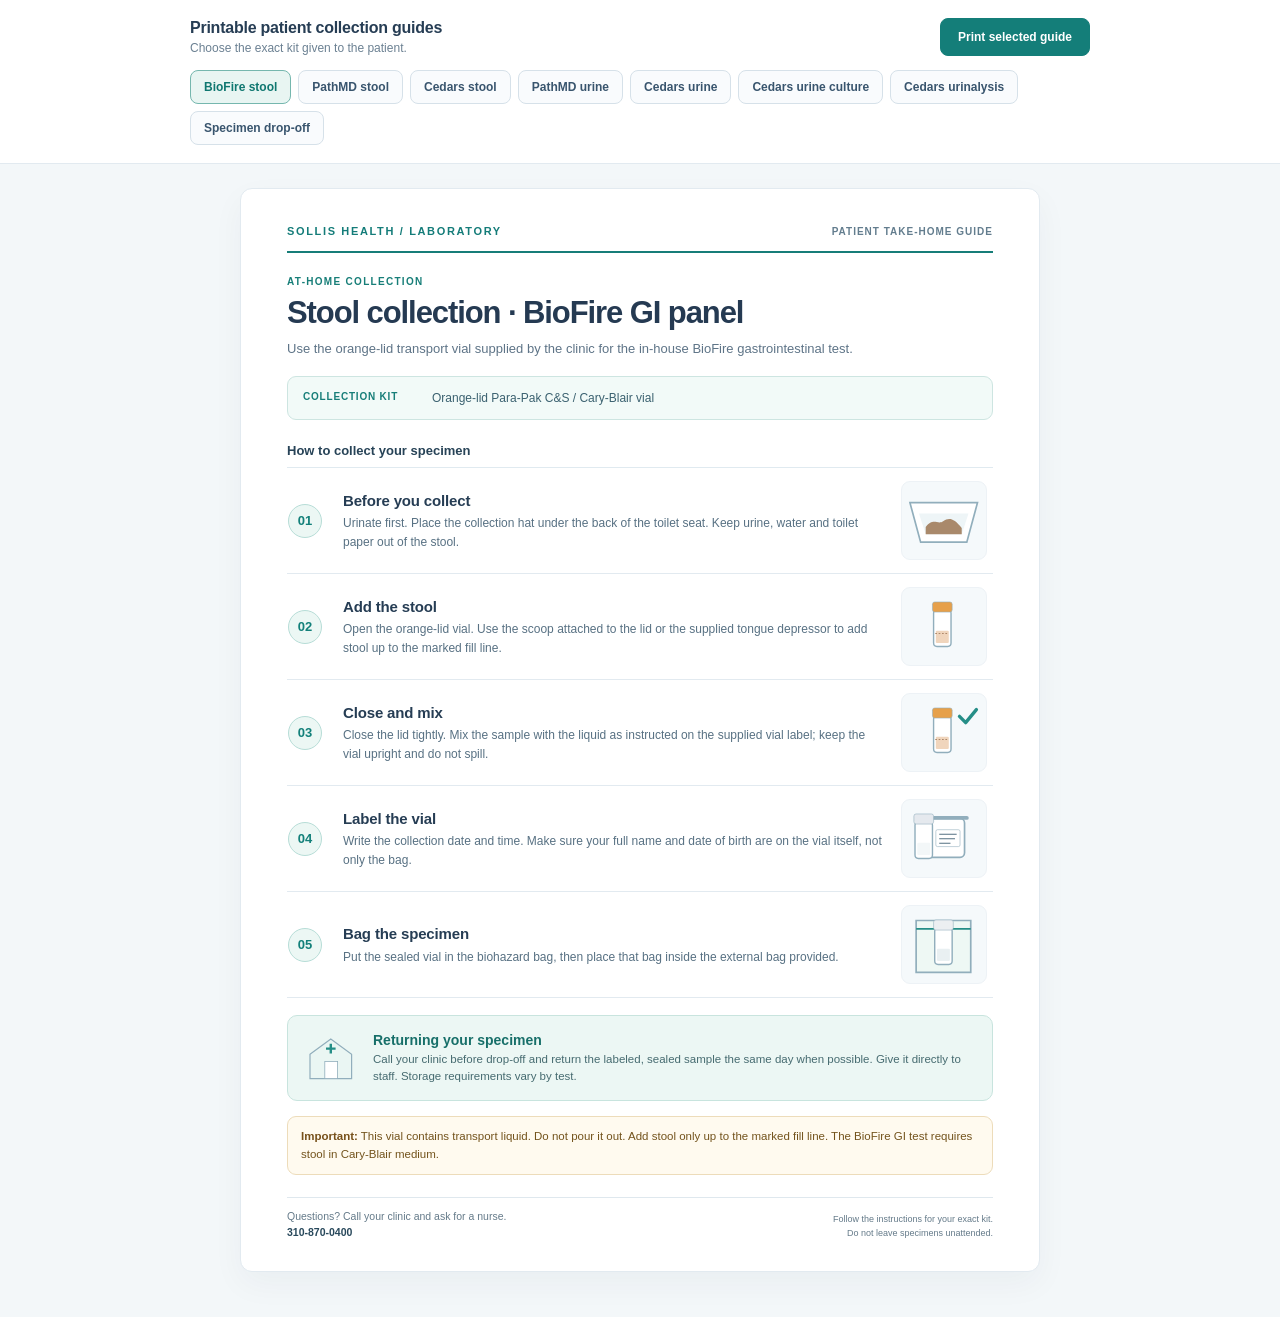
==== commit e3f7a711: "Split Cedars urine handouts into gray-top culture and red/yellow UA guides; standardize external bag" ====
--- a/collection-handouts.html
+++ b/collection-handouts.html
@@ -89,6 +89,26 @@
  .footer .footer-meta{font-size:8px}
 }
 
+
+/* Cedars patient guide chooser: deliberately separate culture vs UA tubes. */
+.cedars-choice-intro{font-size:13px;line-height:1.55;color:#5d7485;margin:0 0 17px}
+.cedars-choice-grid{display:grid;grid-template-columns:repeat(2,minmax(0,1fr));gap:15px;margin:17px 0 22px}
+.cedars-choice{border:1.5px solid #cfdee6;background:#fff;border-radius:13px;padding:19px;display:flex;flex-direction:column;gap:7px;min-width:0}
+.cedars-choice-visual{height:156px;display:grid;place-items:center;background:#f5f9fa;border-radius:10px;margin:0 0 6px}
+.cedars-choice-visual svg{width:156px;height:145px;max-width:100%}
+.cedars-choice-tag{color:#187f78;letter-spacing:.10em;font-size:10px;font-weight:850}
+.cedars-choice h2{color:#233f54;font-size:18px;line-height:1.3;margin:0}
+.cedars-choice p{color:#587082;font-size:12px;line-height:1.55;margin:0 0 7px;flex:1}
+.cedars-choice button{padding:11px 13px;cursor:pointer;font:inherit;font-size:12px;font-weight:800;color:#fff;background:#167d78;border:1px solid #167d78;border-radius:8px;text-align:center}
+.cedars-choice button:focus-visible,.cedars-back:focus-visible{outline:3px solid #69b3ad;outline-offset:2px}
+.cedars-back{margin:0 0 16px;font:inherit;background:#f2f8fa;border:1px solid #d2e0e8;color:#31566f;border-radius:8px;padding:9px 12px;font-size:11px;font-weight:750;cursor:pointer}
+.cedars-kit-id{margin:0 0 15px;padding:10px 13px;border:1px solid #cde5e1;border-radius:10px;background:#f3faf8;display:flex;align-items:center;gap:14px}
+.cedars-kit-id svg{width:102px;height:91px;flex:0 0 102px}
+.cedars-kit-id strong{display:block;font-size:12px;color:#217b75;margin-bottom:4px}
+.cedars-kit-id span{font-size:11px;color:#536e7d;line-height:1.45}
+@media(max-width:640px){.cedars-choice-grid{grid-template-columns:1fr}.cedars-choice-visual{height:124px}.cedars-choice-visual svg{height:120px}}
+@media print{.cedars-choice-grid,.cedars-back{display:none!important}.cedars-kit-id{padding:7px 11px;margin:0 0 8px}.cedars-kit-id svg{width:62px;height:57px;flex-basis:62px}}
+
 </style>
 </head>
 <body>
@@ -106,39 +126,47 @@
 ["Add the stool","Open the orange-lid vial. Use the scoop attached to the lid or the supplied tongue depressor to add stool up to the marked fill line.","orange"],
 ["Close and mix","Close the lid tightly. Mix the sample with the liquid as instructed on the supplied vial label; keep the vial upright and do not spill.","orange-seal"],
 ["Label the vial","Write the collection date and time. Make sure your full name and date of birth are on the vial itself, not only the bag.","label"],
-["Bag the specimen","Put the sealed vial in the biohazard bag, then place that bag inside the opaque outer bag.","bag"]
+["Bag the specimen","Put the sealed vial in the biohazard bag, then place that bag inside the external bag provided.","bag"]
 ]},
 {id:"pathmd-stool",short:"PathMD stool",title:"Stool collection · PathMD GI panel",kit:"PathMD white-top transport tube + thick swab",intro:"Use the white-top PathMD transport tube and the thick swab provided with your kit. This is not a BioFire Para-Pak collection.",warning:"Keep any liquid already inside the tube. Do not pour it out. Do not use a urine pipette. Use the correct PathMD kit for the test ordered.",steps:[
 ["Collect stool in the hat","Urinate first. Collect stool in the clean collection hat without mixing it with toilet water, urine or paper.","hat"],
 ["Collect with the thick swab","Open the swab without touching the tip. Pick up a visible amount of stool on the swab tip.","stool-swab"],
 ["Place swab into white-top tube","Put the stool-coated swab into the PathMD white-top tube, following the kit's break-point directions if applicable. Close securely.","white-tube"],
 ["Label the tube","Add your full name, date of birth, specimen source, and the date and time you collected it. Do not cover any barcode.","label"],
-["Double bag","Put the sealed tube in its biohazard bag, then inside the supplied opaque bag. Do not include the collection hat.","bag"]
+["Double bag","Put the sealed tube in its biohazard bag, then in the external bag provided. Do not include the collection hat.","bag"]
 ]},
 {id:"cedars-stool",short:"Cedars stool",title:"Stool collection · Cedars",kit:"The specific Cedars stool vials supplied for your ordered test",intro:"Cedars uses different stool containers for different orders. Follow the labels and the clinic's markings on the specific vials you received.",warning:"Some vials contain different preservatives. Never mix liquids between containers, pour the preservative out or assume all tests need all three vials. Contact the clinic if you are unsure which vials to fill.",steps:[
 ["Prepare collection hat","Urinate first, then collect stool in the hat. Do not let urine, toilet water or toilet paper touch the specimen.","hat"],
 ["Check the selected vials","Use only the Cedars stool containers the clinic instructed you to fill. A kit may include more than one vial or an unpreserved cup.","vials"],
 ["Add stool to marked line","Use the scoop in each lid or the supplied tongue depressor. Follow each specific vial's fill marking; do not overfill.","vials-fill"],
 ["Seal and label each vial","Close every filled vial tightly. Put your name, date of birth, collection date and time on each container.","label"],
-["Bag all requested containers","Place closed containers together in the provided biohazard bag, then inside the opaque outer bag.","bag"]
-]},
-{id:"pathmd-urine",short:"PathMD urine",title:"Urine collection · PathMD UTI panel",kit:"Sterile urine cup + thick swab + PathMD white-top tube",intro:"For the PathMD urinary pathogen panel, use a clean-catch urine specimen if your clinic instructed that method. Then use the thick swab and white-top transport tube.",warning:"For this PathMD white-top swab workflow, do not use the old HealthTrackRx-style urine pipette. Other PathMD tests may require a different specimen source, so follow the order-specific instructions.",steps:[
+["Bag all requested containers","Place closed containers together in the provided biohazard bag, then in the external bag provided.","bag"]
+]},
+{id:"pathmd-urine",short:"PathMD urine",title:"Urine collection · PathMD UTI panel",kit:"Sterile urine cup + thick swab + PathMD white-top tube",intro:"For the PathMD urinary pathogen panel, use a clean-catch urine specimen if your clinic instructed that method. Then use the thick swab and white-top transport tube.",warning:"For this PathMD white-top swab workflow, use the thick swab, not a transfer pipette. Other PathMD tests may require a different specimen source, so follow the order-specific instructions.",steps:[
 ["Clean before collecting","Wash hands. Clean around the urethral opening with the supplied wipes. Put used wipes in the trash, not the toilet.","wipe"],
 ["Collect urine","Start urinating into the toilet, then collect urine in the sterile cup without touching the rim or inside. Your clinic may instruct first-catch urine for other orders.","urine"],
 ["Mix using the thick swab","Put the thick swab tip into urine in the cup and stir 10 times. Do not use a transfer pipette for the white-top swab workflow.","mix"],
 ["Place in white-top tube","Put the urine-exposed swab into the PathMD white-top tube and seal it. Leave the tube's transport medium in place.","white-tube"],
-["Label and bag","Label the tube with your name, date of birth, specimen source, date and time. Seal it in the biohazard bag, then the opaque bag.","bag"]
-]},
-{id:"cedars-urine",short:"Cedars urine",title:"Urine collection · Cedars",kit:"Sterile cup and any clinic-issued Cedars test-specific transfer tubes",intro:"Collect using the method specified for your test. Clean-catch and first-catch urine are not interchangeable, so verify the clinic's instructions.",warning:"Some Cedars urine transfer cups and straws contain a concealed needle. Use these only if the clinic has instructed and trained you. Never reach into the transfer port or remove internal needle components. Different tests require different tubes and fill amounts.",steps:[
-["Clean and collect","Wash hands, clean with the supplied wipes, and collect urine into the sterile cup using the collection method your clinic specified.","wipe"],
-["Avoid touching inside","Do not touch the cup interior or inside of the cap. Close the cup securely as soon as you finish collecting.","urine"],
-["Use only assigned tubes","If staff trained you to use the integrated transfer lid or straw, keep the cup upright and insert each assigned tube stopper into the protected port until filling stops.","transfer"],
-["Check the fill and labels","Fill the exact tubes listed for your order, following their required marks. Label each tube with your name, date of birth and collection date/time.","label"],
-["Package for return","Seal each tube in the biohazard bag and then the opaque bag. Call the clinic if transfer or collection was difficult.","bag"]
-]},
-{id:"dropoff",short:"Specimen drop-off",title:"Returning your stool or urine specimen",kit:"Sealed specimen container, biohazard bag and opaque outer bag",intro:"Before bringing a specimen to the clinic, complete these four checks. Follow the collection guide for your specific test and container.",warning:"Storage and time limits depend on the test. If you cannot return your sample the same day, call the clinic first for exact instructions. Do not assume room-temperature or overnight storage is acceptable.",steps:[
+["Label and bag","Label the tube with your name, date of birth, specimen source, date and time. Seal it in the biohazard bag, then in the external bag provided.","bag"]
+]},
+{id:"cedars-urine",short:"Cedars urine",title:"Urine collection · Cedars",kit:"Choose the collection tube that matches the ordered urine test",intro:"Cedars uses different preservative tubes for urinalysis and urine culture. Select the test below so the correct tube and instructions appear.",steps:[]},
+{id:"cedars-urine-culture",subguide:true,short:"Cedars urine culture",title:"Urine culture · Cedars (gray-top tube)",kit:"Sterile urine cup + GRAY-top C&S preservative tube (4 mL, BD REF 364951)",intro:"Use the gray-top preservative tube for urine culture only when your clinic provided and instructed you to use this kit. Do not substitute the red/yellow urinalysis tube.",warning:"Urine culture and urinalysis tubes are different. Some collection lids and transfer straws contain a concealed needle. Only transfer urine if clinic staff demonstrated the device; otherwise keep the sterile cup sealed and contact the clinic for transfer instructions. Never handle an exposed needle.",steps:[
+["Collect urine in the sterile cup","Wash hands, clean as directed, then collect the urine specimen using the method specified by the clinic. Keep the inside of the cup and cap clean.","urine"],
+["Identify the GRAY-top tube","For a urine CULTURE, use the short gray-cap C&S preservative tube supplied by the clinic, not the red/yellow swirl-top UA tube.","cedars-gray"],
+["Transfer urine if instructed","If trained, use the protected transfer port or transfer straw provided and hold the gray tube in place until filling stops. If not trained, keep the cup sealed and call the clinic.","cedars-transfer-gray"],
+["Check fill and mix","Check that urine reached the indicated fill mark. After filling the gray-top culture tube, shake it vigorously as directed for the collection system.","cedars-mix-gray"],
+["Label, seal and bag","Label the filled tube with full name, date of birth and collection date/time. Seal it in the biohazard bag, then in the external bag provided.","bag"]
+]},
+{id:"cedars-urine-ua",subguide:true,short:"Cedars urinalysis",title:"Urinalysis (UA) · Cedars (red/yellow swirl-top tube)",kit:"Sterile urine cup + RED/YELLOW SWIRL-top UA preservative tube (8 mL, BD REF 364992)",intro:"Use the red/yellow swirled-cap urinalysis preservative tube for the ordered UA test. This longer tube has a tapered bottom and is not the gray urine-culture tube.",warning:"Do not substitute the gray-top culture tube for a UA preservative tube. Some collection lids and transfer straws contain a concealed needle. Only transfer urine if clinic staff demonstrated the device; otherwise keep the sterile cup sealed and contact the clinic for instructions.",steps:[
+["Collect urine in the sterile cup","Wash hands, clean with the provided wipes, and collect urine using the collection method the clinic specified. Avoid touching the cup interior.","urine"],
+["Identify the RED/YELLOW swirl cap","Use the tall UA preservative tube with the distinctive red/yellow swirled cap and tapered bottom. Do not use the gray urine-culture tube.","cedars-ua"],
+["Transfer urine if instructed","If trained, use the supplied protected transfer port or straw. Keep the tube in position until urine flow stops. Do not touch the concealed needle.","cedars-transfer-ua"],
+["Check fill and invert 8–10 times","Confirm urine is between the tube's MIN and MAX fill marks. Invert the UA preservative tube 8–10 times to mix after filling.","cedars-invert-ua"],
+["Label, seal and bag","Label the tube with full name, date of birth and collection date/time. Place it in the biohazard bag, then in the external bag provided.","bag"]
+]},
+{id:"dropoff",short:"Specimen drop-off",title:"Returning your stool or urine specimen",kit:"Sealed specimen container, biohazard bag and external bag provided",intro:"Before bringing a specimen to the clinic, complete these four checks. Follow the collection guide for your specific test and container.",warning:"Storage and time limits depend on the test. If you cannot return your sample the same day, call the clinic first for exact instructions. Do not assume room-temperature or overnight storage is acceptable.",steps:[
 ["Check the specimen label","Make sure each container has your full name, date of birth, and collection date and time. Use the label the clinic provided.","label"],
-["Seal and double-bag","Tighten each cap. Keep any preservative liquid in its container. Place the sealed specimen in its biohazard bag and then the opaque bag.","bag"],
+["Seal and bag the specimen","Tighten each cap. Keep any preservative liquid in its container. Place the sealed specimen in its biohazard bag and then in the external bag provided.","bag"],
 ["Call the clinic before coming","Coordinate your drop-off and confirm any storage instructions. Bring the specimen the same day whenever possible.","call"],
 ["Give it directly to staff","Hand the bag to a clinic team member. Tell them when you collected the sample and how it was stored. Do not leave it unattended.","handoff"]
 ]}
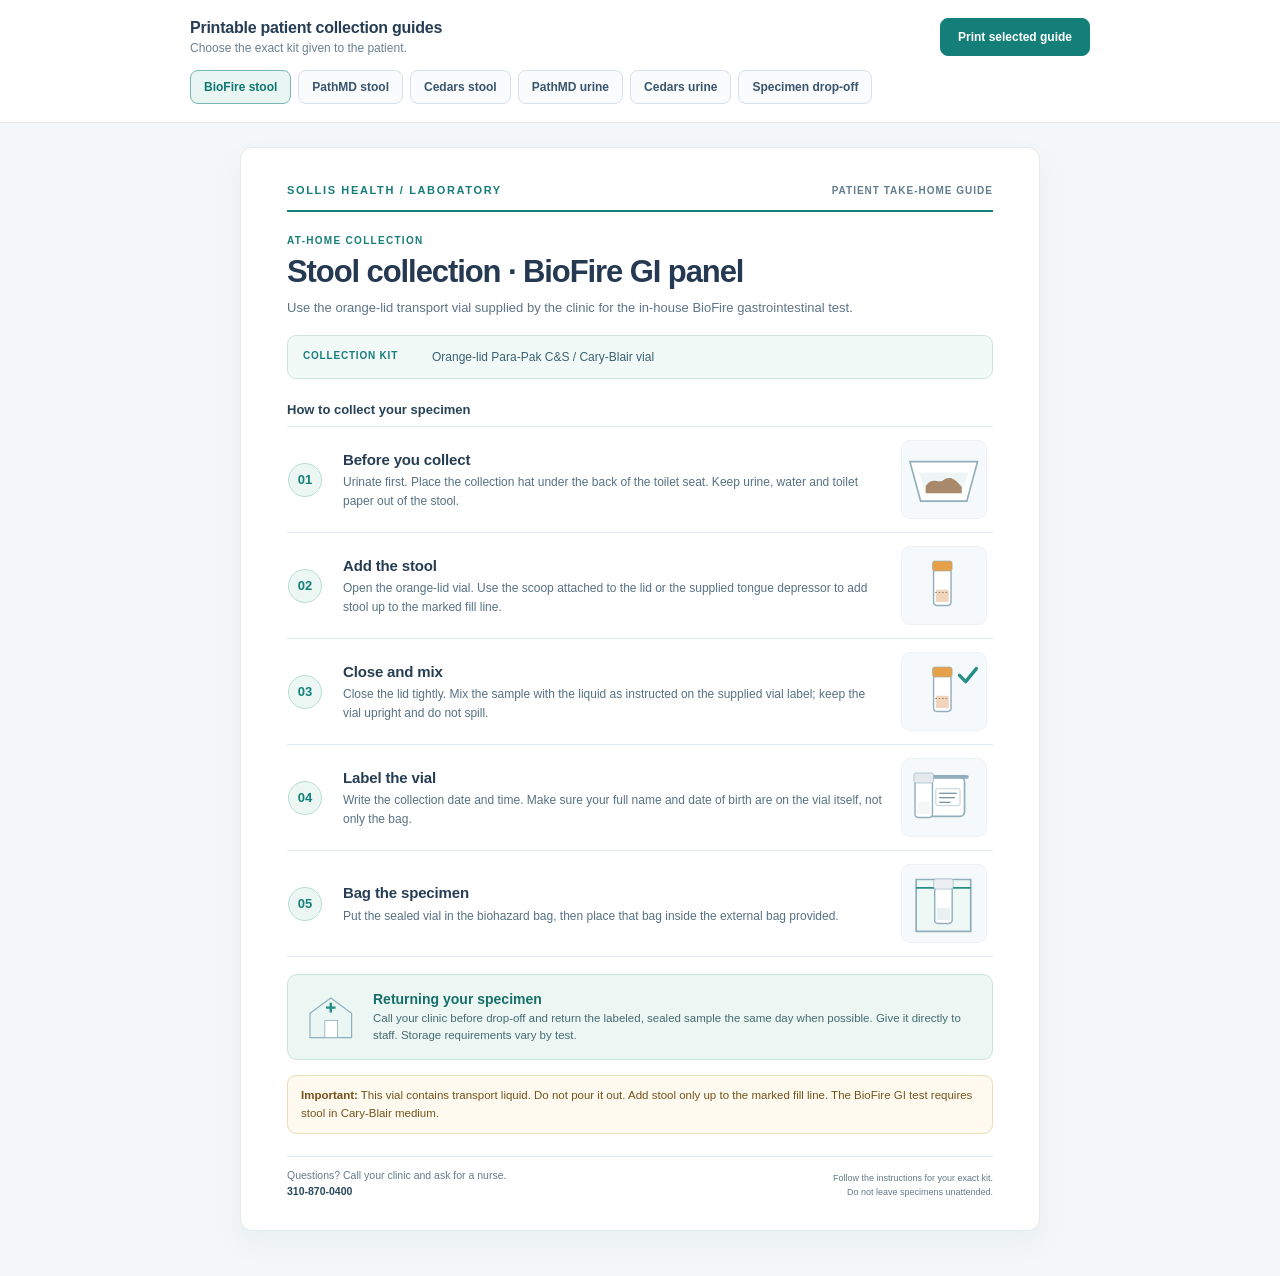
==== commit 4364738c: "Add Cedars urine specimen selector with separate printable C&S and UA instructions" ====
--- a/collection-handouts.html
+++ b/collection-handouts.html
@@ -200,17 +200,53 @@
 const choice=document.getElementById("chooser"),content=document.getElementById("content");
 function draw(){
  const isDrop=chosen.id==='dropoff';
- choice.innerHTML=guides.map(g=>'<button type="button" data-guide="'+g.id+'" aria-pressed="'+(g.id===chosen.id)+'">'+g.short+'</button>').join('');
- const steps=chosen.steps.map((s,i)=>'<article class="step"><span class="step-no" aria-label="Step '+(i+1)+'">'+String(i+1).padStart(2,'0')+'</span>'+
-  '<div class="step-body"><h2>'+s[0]+'</h2><p>'+s[1]+'</p></div><div class="step-picture">'+picture(s[2])+'</div></article>').join('');
+ const isCedarsChooser=chosen.id==='cedars-urine';
+ const isCedarsType=!!chosen.subguide;
+ const topChoice=isCedarsChooser||isCedarsType?'cedars-urine':chosen.id;
+ choice.innerHTML=guides.filter(g=>!g.subguide).map(g=>
+  '<button type="button" data-guide="'+g.id+'" aria-pressed="'+(g.id===topChoice)+'">'+g.short+'</button>'
+ ).join('');
+ const printButton=document.getElementById('print');
+ printButton.disabled=isCedarsChooser;
+ printButton.textContent=isCedarsChooser?'Choose a tube to print':'Print selected guide';
+ if(isCedarsChooser){
+  content.innerHTML='<article class="sheet"><header class="letterhead"><div class="brand">SOLLIS HEALTH / LABORATORY</div>'+
+   '<div class="kind">PATIENT TAKE-HOME GUIDE</div></header>'+
+   '<div class="section-kicker">CEDARS URINE COLLECTION</div>'+
+   '<h1>Which urine test was ordered?</h1>'+
+   '<p class="cedars-choice-intro">Two different collection tubes are used. Choose the one printed on your order or given to you by the clinic. If you are unsure, call the clinic before collecting.</p>'+
+   '<div class="cedars-choice-grid">'+
+    '<article class="cedars-choice"><div class="cedars-choice-visual">'+picture('cedars-gray')+'</div>'+
+    '<span class="cedars-choice-tag">OPTION 1 · URINE CULTURE</span><h2>Gray-top C&amp;S tube</h2>'+
+    '<p>Short, round-bottom tube with a gray cap. Used for the ordered urine culture (C&amp;S), not urinalysis.</p>'+
+    '<button type="button" data-cedars-choice="cedars-urine-culture">Open urine culture instructions</button></article>'+
+    '<article class="cedars-choice"><div class="cedars-choice-visual">'+picture('cedars-ua')+'</div>'+
+    '<span class="cedars-choice-tag">OPTION 2 · URINALYSIS</span><h2>Red/yellow swirl-top UA tube</h2>'+
+    '<p>Taller UA preservative tube with a distinctive red and yellow swirled cap and tapered base.</p>'+
+    '<button type="button" data-cedars-choice="cedars-urine-ua">Open urinalysis instructions</button></article>'+
+   '</div>'+
+   '<div class="warning"><strong>Important:</strong> Only use the tube(s) your clinic provided and instructed you to collect. The tube for a urine culture is not interchangeable with the UA preservative tube.</div>'+
+   '<footer class="footer"><span>Questions? Call your clinic and ask for a nurse.<br><strong>310-870-0400</strong></span>'+
+   '<span class="footer-meta">Choose the correct guide before printing.</span></footer></article>';
+  document.title='Sollis Patient Instructions | Choose Cedars urine tube';
+  return;
+ }
+ const rows=chosen.steps.map((entry,i)=>
+  '<article class="step"><span class="step-no" aria-label="Step '+(i+1)+'">'+String(i+1).padStart(2,'0')+'</span>'+
+  '<div class="step-body"><h2>'+entry[0]+'</h2><p>'+entry[1]+'</p></div>'+
+  '<div class="step-picture">'+picture(entry[2])+'</div></article>'
+ ).join('');
  const returnNote='Call your clinic before drop-off and return the labeled, sealed sample the same day when possible. Give it directly to staff. Storage requirements vary by test.';
+ const cedarsImage=isCedarsType?(chosen.id==='cedars-urine-culture'?'cedars-gray':'cedars-ua'):'';
  content.innerHTML='<article class="sheet"><header class="letterhead"><div class="brand">SOLLIS HEALTH / LABORATORY</div>'+
   '<div class="kind">PATIENT TAKE-HOME GUIDE</div></header>'+
   '<div class="section-kicker">'+(isDrop?'SPECIMEN RETURN':'AT-HOME COLLECTION')+'</div>'+
   '<h1>'+chosen.title+'</h1><p class="intro">'+chosen.intro+'</p>'+
+  (isCedarsType?'<button type="button" class="cedars-back" data-cedars-back>← Choose a different Cedars urine test</button>':'')+
   '<div class="kit"><strong>'+(isDrop?'BRING WITH YOU':'COLLECTION KIT')+'</strong><span>'+chosen.kit+'</span></div>'+
+  (isCedarsType?'<div class="cedars-kit-id">'+picture(cedarsImage)+'<div><strong>'+(chosen.id==='cedars-urine-culture'?'GRAY-TOP · URINE CULTURE (C&amp;S)':'RED/YELLOW SWIRL-TOP · URINALYSIS')+'</strong><span>Make sure the cap color matches the actual tube provided by the clinic before collecting.</span></div></div>':'')+
   '<h2 class="steps-title">'+(isDrop?'Before you come to the clinic':'How to collect your specimen')+'</h2>'+
-  '<section class="steps" aria-label="'+(isDrop?'Specimen drop-off checklist':'Collection instructions')+'">'+steps+'</section>'+
+  '<section class="steps" aria-label="'+(isDrop?'Specimen drop-off checklist':'Collection instructions')+'">'+rows+'</section>'+
   (isDrop?'':'<aside class="return"><div class="return-picture">'+picture('clinic')+'</div>'+
    '<div><h2>Returning your specimen</h2><p>'+returnNote+'</p></div></aside>')+
   '<div class="warning"><strong>Important:</strong> '+chosen.warning+'</div>'+
@@ -219,6 +255,19 @@
  document.title='Sollis Patient Instructions | '+chosen.short;
 }
 choice.addEventListener('click',function(e){const button=e.target.closest('[data-guide]');if(!button)return;const selected=guides.find(g=>g.id===button.dataset.guide);if(!selected)return;chosen=selected;history.replaceState(null,'','?guide='+encodeURIComponent(chosen.id));draw();});
+content.addEventListener('click',function(event){
+ const guideChoice=event.target.closest('[data-cedars-choice]');
+ const goBack=event.target.closest('[data-cedars-back]');
+ if(!guideChoice&&!goBack)return;
+ const id=guideChoice?guideChoice.dataset.cedarsChoice:'cedars-urine';
+ const next=guides.find(g=>g.id===id);
+ if(!next)return;
+ chosen=next;
+ history.replaceState(null,'','?guide='+encodeURIComponent(id));
+ draw();
+ window.scrollTo({top:0,behavior:'smooth'});
+});
+
 document.getElementById('print').addEventListener('click',()=>window.print());
 draw();
 })();
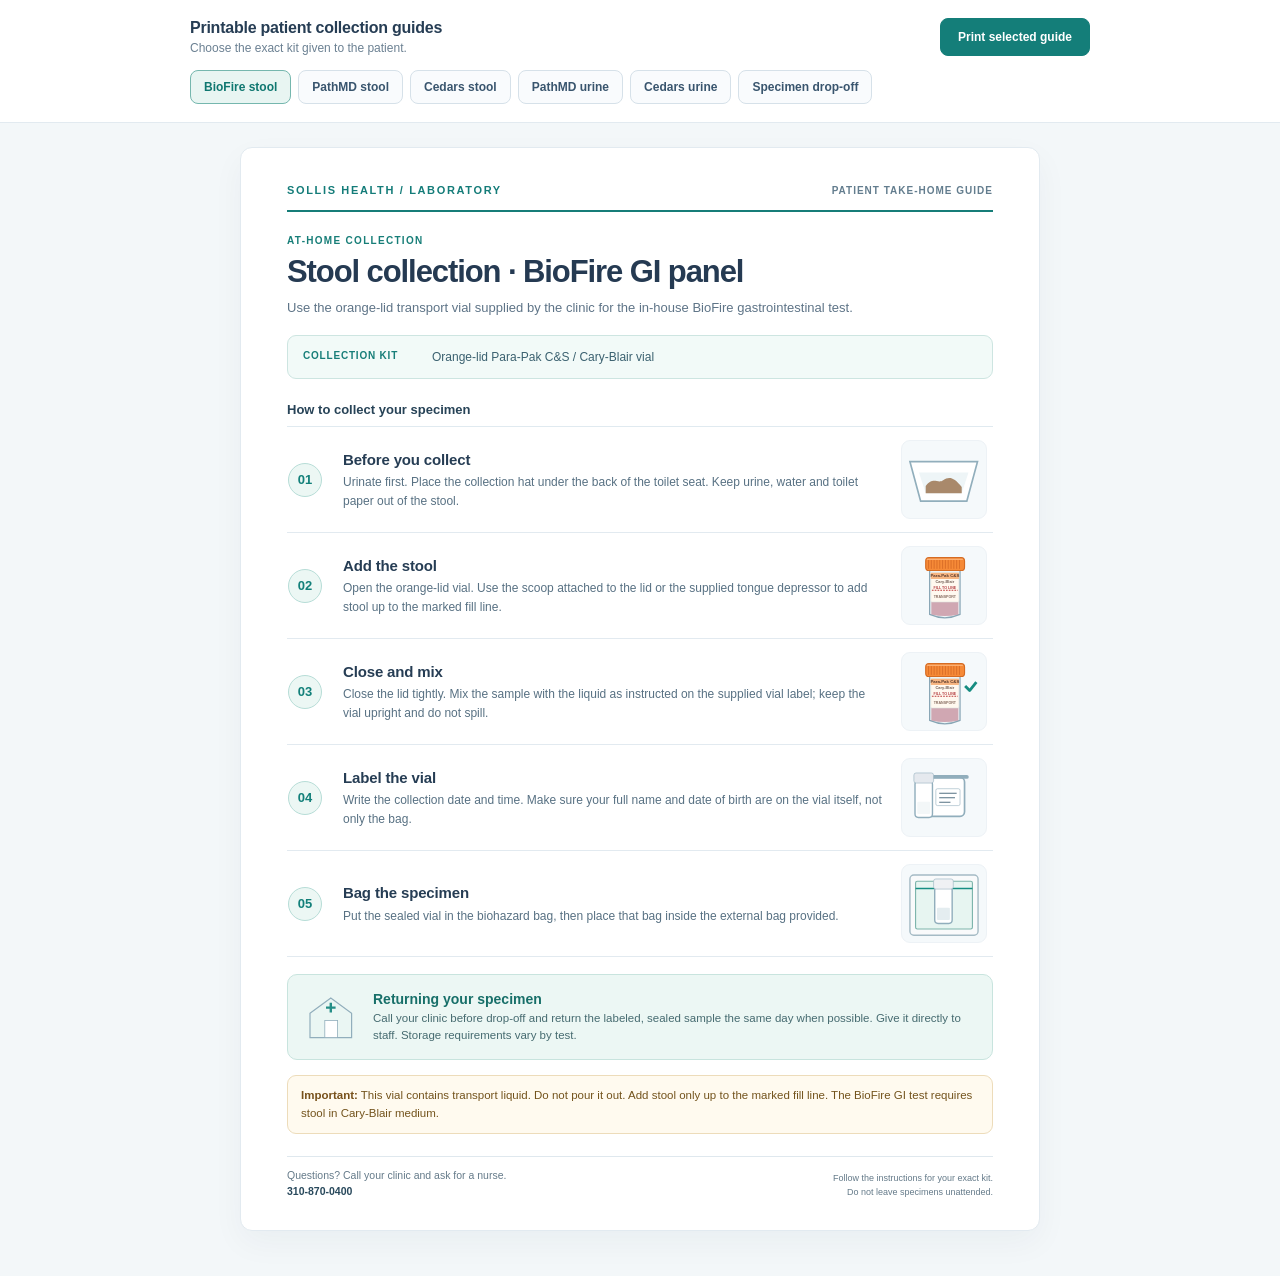
==== commit 0094dd7e: "Use accurate Cary-Blair and urine tube illustrations; show urine during PathMD swab mixing" ====
--- a/collection-handouts.html
+++ b/collection-handouts.html
@@ -171,6 +171,68 @@
 ["Give it directly to staff","Hand the bag to a clinic team member. Tell them when you collected the sample and how it was stored. Do not leave it unattended.","handoff"]
 ]}
 ];
+// Illustrated specimens are schematic references based on the stocked tube design.
+// Para-Pak C&S: Meridian orange screw-top vial with 15 mL of pink-red Cary-Blair medium.
+// Cedars gray C&S: BD 364951; red/yellow swirl UA: BD 364992.
+function handoutTxt(x,y,label,size=8,color='#465f75',weight=750){
+ return '<text x="'+x+'" y="'+y+'" font-family="Arial,Helvetica,sans-serif" text-anchor="middle" font-size="'+size+'" font-weight="'+weight+'" fill="'+color+'">'+label+'</text>';
+}
+function renderParaPak(sealed){
+ let grooves='';
+ for(let x=45;x<=104;x+=5)grooves+='<path d="M'+x+' 21v16" stroke="#d86d28" stroke-width="1.6"/>';
+ return '<path d="M47 37h54v81q-27 12-54 0z" fill="#edf3f5" stroke="#88a6b5" stroke-width="2.2"/>'+
+  '<path d="M50 92h48v26q-24 6-48 0z" fill="#be7889" opacity=".62"/>'+
+  '<rect x="49" y="44" width="50" height="52" rx="2" fill="#fff8ef" stroke="#d9e0df"/>'+
+  '<rect x="49" y="44" width="50" height="11" fill="#f7b581"/>'+
+  handoutTxt(74,52,'Para-Pak C&S',7.7,'#55372b',850)+
+  handoutTxt(74,63,'Cary-Blair',7,'#715e55')+
+  '<path d="M51 75h46" stroke="#bd3939" stroke-width="2" stroke-dasharray="3 2"/>'+
+  handoutTxt(74,72,'FILL TO LINE',6.4,'#b33c40')+
+  handoutTxt(74,88,'TRANSPORT',6.4,'#866b5f')+
+  '<rect x="40" y="17" width="69" height="23" rx="6" fill="#f68a37" stroke="#d46b23" stroke-width="2"/>'+
+  grooves+'<path d="M42 20h64" stroke="#ffc08c" stroke-width="1.7"/>'+
+  (sealed?'<path d="m110 57 8 8 12-15" stroke="#168c81" stroke-width="5" fill="none" stroke-linejoin="round"/>':'');
+}
+function renderCedarsGray(){
+ return '<rect x="53" y="35" width="40" height="79" rx="16" fill="#fff" stroke="#8daab9" stroke-width="2.4"/>'+
+  '<path d="M56 90h34v12q0 9-17 9t-17-9z" fill="#e9eef2"/>'+
+  '<rect x="49" y="21" width="48" height="18" rx="5" fill="#979da3" stroke="#747c85" stroke-width="1.5"/>'+
+  '<path d="M53 24h39" stroke="#d8dee2" stroke-width="2"/>'+
+  '<rect x="54" y="50" width="38" height="43" rx="2" fill="#fffcef" stroke="#e0e4e6"/>'+
+  handoutTxt(73,62,'BD C&S',7.6,'#46668b')+
+  handoutTxt(73,72,'364951',6.8,'#4e6b82')+
+  '<path d="M58 82h30" stroke="#5684a3" stroke-width="1.6"/>'+
+  handoutTxt(73,90,'4 mL',7,'#416a8a');
+}
+function renderCedarsUa(){
+ return '<path d="M53 35h40v66l-20 24-20-24z" fill="#fdfefe" stroke="#8ba8b7" stroke-width="2.3"/>'+
+  '<path d="M56 86h34v14l-17 19-17-19z" fill="#e9d995" opacity=".65"/>'+
+  '<rect x="49" y="17" width="48" height="22" rx="5" fill="#f4d647" stroke="#ad9c56" stroke-width="1.5"/>'+
+  '<path d="M49 20Q62 11 73 21T97 20" stroke="#b82e34" fill="none" stroke-width="8"/>'+
+  '<path d="M50 30Q62 20 74 31T96 29" stroke="#ce4338" fill="none" stroke-width="6"/>'+
+  '<rect x="55" y="48" width="36" height="48" rx="2" fill="#fffdf5" stroke="#dfe4e6"/>'+
+  handoutTxt(73,60,'BD UA',8,'#47658b')+
+  handoutTxt(73,70,'364992',7,'#4c6984')+
+  '<path d="M58 76h31M58 87h31" stroke="#477da4" stroke-width="1.6"/>'+
+  handoutTxt(73,73,'MAX',6,'#477da4')+handoutTxt(73,84,'MIN',6,'#477da4');
+}
+function renderCedarsTransfer(urinalysis){
+ return '<path d="M18 62h96v48H18z" fill="#fff" stroke="#90aab8" stroke-width="2.5"/>'+
+  '<path d="M21 78h90v29H21z" fill="#eac46e" opacity=".75"/>'+
+  '<path d="M14 57h104v14H14z" fill="#80b6c5" stroke="#5899ac" stroke-width="1.5"/>'+
+  '<rect x="57" y="48" width="21" height="9" rx="3" fill="#718c9d"/>'+
+  '<rect x="64" y="24" width="27" height="52" rx="5" fill="#fff" stroke="#8ea8b7" stroke-width="2"/>'+
+  '<rect x="61" y="11" width="32" height="17" rx="4" fill="'+(urinalysis?'#eccc4e':'#999fa4')+'" stroke="#86929e" stroke-width="1.4"/>'+
+  (urinalysis?'<path d="M62 15Q73 8 82 16T92 15" fill="none" stroke="#c63d35" stroke-width="5"/>':'')+
+  '<path d="M67 65h20" stroke="#dbb864" stroke-width="3"/>';
+}
+function renderCedarsMix(urinalysis){
+ return (urinalysis?renderCedarsUa():renderCedarsGray())+
+  '<path d="M105 45Q133 70 107 94" stroke="#198d83" stroke-width="3.5" fill="none" stroke-linecap="round"/>'+
+  '<path d="m101 86 6 9 8-8" stroke="#198d83" stroke-width="3.5" fill="none"/>'+
+  handoutTxt(119,37,urinalysis?'8–10×':'SHAKE',10,'#12877c',850);
+}
+
 function picture(kind){
 const steel='#91aebc',teal='#258e87',ink='#547183';
 const cup='<rect x="35" y="31" width="74" height="69" rx="8" fill="#fff" stroke="'+steel+'" stroke-width="3"/><path d="M31 30h82" stroke="'+steel+'" stroke-width="7" stroke-linecap="round"/>';
@@ -179,16 +241,33 @@
 let art='';
 switch(kind){
 case 'hat':art='<path d="M12 35h120l-19 70H31z" fill="#fff" stroke="'+steel+'" stroke-width="3"/><path d="M28 54h88l-12 37H40z" fill="#eef5f7"/><path d="M40 78c14-18 21-3 31-10s19-6 33 12v11H40z" fill="#a9896b"/>';break;
-case 'orange':case 'orange-seal':art=vial(54,'#e6a04a','#e9c3a0')+'<path d="M57 79h24" stroke="#ad886a" stroke-dasharray="3 3" stroke-width="2"/>'+(kind==='orange-seal'?check:'');break;
+case 'orange':case 'orange-seal':art=renderParaPak(kind==='orange-seal');break;
 case 'stool-swab':art=cup+'<path d="M45 17L97 82" stroke="#aa8b66" stroke-width="5" stroke-linecap="round"/><ellipse cx="96" cy="83" rx="8" ry="12" fill="#a58060" transform="rotate(-38 96 83)"/>';break;
 case 'white-tube':art=vial(52,'#f5f6f7','#e0eced')+'<path d="M68 12v73" stroke="#aa9274" stroke-width="4"/><ellipse cx="68" cy="83" rx="5" ry="9" fill="#ad8e74"/>';break;
 case 'vials':case 'vials-fill':art=vial(30,'#e8c967','#f2e7bf')+vial(81,'#e6b7c9','#f0d1dd')+(kind==='vials-fill'?'<path d="M32 79h80" stroke="#9d806c" stroke-dasharray="4 4" stroke-width="2"/>':'');break;
 case 'wipe':art='<rect x="28" y="29" width="88" height="75" rx="10" fill="#fff" stroke="'+steel+'" stroke-width="3"/><path d="m38 81 25-26 24 22 20-17" stroke="#87bcb2" stroke-width="6" fill="none"/>';break;
 case 'urine':art=cup+'<path d="M39 65h66v30H39z" fill="#edcc7f" opacity=".75"/>';break;
-case 'mix':art=cup+'<path d="m50 14 32 69" stroke="#ad9675" stroke-width="4"/><ellipse cx="83" cy="83" rx="6" ry="8" fill="#e8ede8" stroke="'+steel+'"/><path d="M112 54q17 18 0 38" stroke="'+teal+'" stroke-width="3" fill="none"/>';break;
-case 'transfer':art=cup+'<rect x="62" y="28" width="19" height="64" rx="5" fill="#fff" stroke="'+steel+'" stroke-width="2"/><rect x="58" y="19" width="27" height="15" rx="3" fill="#a0a5aa"/>';break;
+case 'mix':art=cup+
+  '<path d="M40 63h64v31H40z" fill="#e9c26e" opacity=".86"/>'+
+  '<path d="M40 63Q55 60 70 63T104 63" fill="none" stroke="#d7ad57" stroke-width="2"/>'+
+  '<path d="M49 12l34 74" stroke="#ad9473" stroke-width="4.5" stroke-linecap="round"/>'+
+  '<ellipse cx="83" cy="85" rx="6" ry="8" fill="#e8eedd" stroke="#9faeac" stroke-width="1.4" transform="rotate(-23 83 85)"/>'+
+  '<path d="M112 59q21 18 0 39" stroke="#168e83" stroke-width="3" fill="none"/>'+
+  '<path d="m105 91 7 9 8-9" stroke="#168e83" stroke-width="3" fill="none"/>'+
+  '<text x="112" y="46" font-family="Arial,sans-serif" font-size="12" font-weight="800" fill="#168e83">×10</text>';break;
+case 'transfer':art=renderCedarsTransfer(false);break;
+case 'cedars-gray':art=renderCedarsGray();break;
+case 'cedars-ua':art=renderCedarsUa();break;
+case 'cedars-transfer-gray':art=renderCedarsTransfer(false);break;
+case 'cedars-transfer-ua':art=renderCedarsTransfer(true);break;
+case 'cedars-mix-gray':art=renderCedarsMix(false);break;
+case 'cedars-invert-ua':art=renderCedarsMix(true);break;
 case 'label':art=cup+vial(21,'#e5e9ee','#eef4f5')+'<rect x="58" y="51" width="43" height="30" rx="3" fill="#fff" stroke="'+steel+'"/><path d="M64 59h31M64 67h28M64 75h20" stroke="'+ink+'" stroke-width="2"/>';break;
-case 'bag':art='<path d="M23 24h97v92H23z" fill="#eef8f4" stroke="'+steel+'" stroke-width="3"/><path d="M23 39h97" stroke="'+teal+'" stroke-width="3"/>'+vial(56,'#eceff1','#dfeaec');break;
+case 'bag':art=
+  '<rect x="12" y="16" width="121" height="107" rx="7" fill="#f9fafb" stroke="#a5bbc5" stroke-width="2.5"/>'+
+  '<rect x="22" y="27" width="101" height="85" rx="3" fill="#e7f5f1" stroke="#7eb5ac" stroke-width="2"/>'+
+  '<path d="M22 40h101" stroke="#168e83" stroke-width="3"/>'+
+  vial(56,'#eff1f4','#d8e5e9');break;
 case 'call':art='<rect x="44" y="16" width="57" height="102" rx="12" fill="#fff" stroke="'+steel+'" stroke-width="3"/><rect x="51" y="28" width="43" height="66" rx="5" fill="#edf7f5"/><path d="M61 52l8 11 12-11" stroke="'+teal+'" stroke-width="5" fill="none" stroke-linecap="round" stroke-linejoin="round"/><circle cx="72" cy="106" r="4" fill="'+steel+'"/>';break;
 case 'clinic':art='<path d="M20 58 72 20l52 38v61H20z" fill="#eaf6f3" stroke="'+steel+'" stroke-width="3"/><rect x="57" y="76" width="32" height="43" fill="#fff" stroke="'+steel+'" stroke-width="2"/><path d="M72 32v24m-12-12h24" stroke="'+teal+'" stroke-width="6"/>';break;
 case 'handoff':art='<path d="M13 87q25-11 39 0l21 4 6 13-24 7-43-5z" fill="#cce6df" stroke="'+steel+'" stroke-width="2"/>'+vial(61,'#ecf0f2','#e6eef0')+'<path d="M131 87q-22-13-35-2l-12 10-2 11 27-2 24-9" fill="#cce6df" stroke="'+steel+'" stroke-width="2"/>';break;
